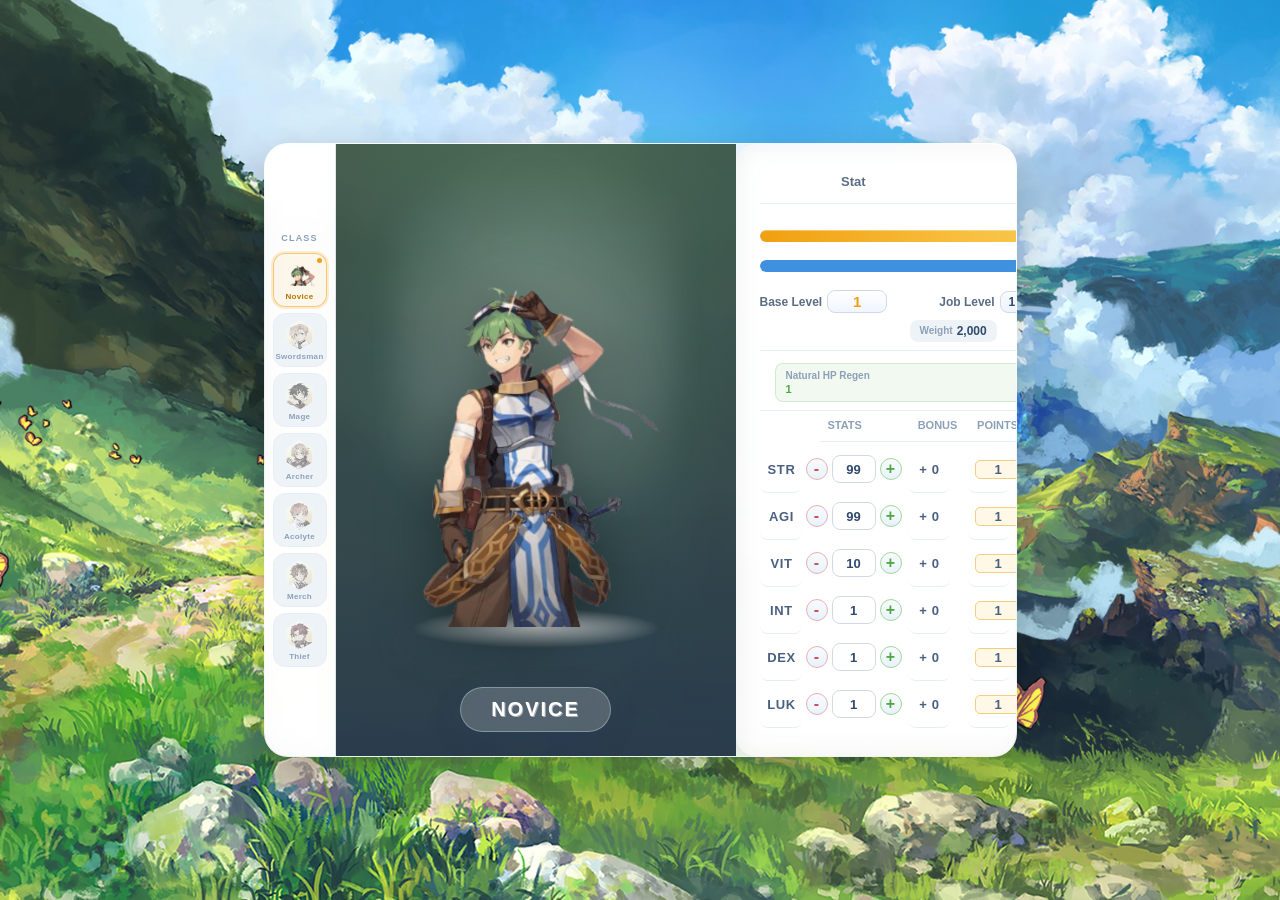
==== UI/index.html @ 81d129be "new" ====
<!DOCTYPE html>
<html lang="en">
<head>
    <meta charset="UTF-8">
    <title>Fused Status Window</title>
    <link rel="stylesheet" href="design.css">
    <link rel="stylesheet" href="stats.css">
    <link rel="stylesheet" href="header-field.css">
    <link rel="stylesheet" href="tabs.css">
    <meta name="viewport" content="width=device-width, initial-scale=1.0, maximum-scale=1.0, user-scalable=no">

</head>
<body>
    <div class="main-layout-container">

        <!-- ══ JOB CLASS SIDEBAR ══ -->
        <div class="job-sidebar">
            <span class="job-sidebar-label">Class</span>
            <button class="job-btn active" data-color="gold" title="Novice"
                onclick="selectJobBtn(this); selectJob('Novice', 'novice.png', '')">
                <div class="pip"></div>
                <img src="../images/novice_logo.png" alt="Novice">
                <span class="jname">Novice</span>
            </button>
            <button class="job-btn" data-color="blue" title="Swordsman"
                onclick="selectJobBtn(this); selectJob('Swordsman', 'swordsman.png', '1')">
                <div class="pip"></div>
                <img src="../images/swordsman_logo.png" alt="Swordsman">
                <span class="jname">Swordsman</span>
            </button>
            <button class="job-btn" data-color="purple" title="Magician"
                onclick="selectJobBtn(this); selectJob('Magician', 'mage.png', '2')">
                <div class="pip"></div>
                <img src="../images/mage_logo.png" alt="Magician">
                <span class="jname">Mage</span>
            </button>
            <button class="job-btn" data-color="green" title="Archer"
                onclick="selectJobBtn(this); selectJob('Archer', 'archer.png', '3')">
                <div class="pip"></div>
                <img src="../images/archer_logo.png" alt="Archer">
                <span class="jname">Archer</span>
            </button>
            <button class="job-btn" data-color="teal" title="Acolyte"
                onclick="selectJobBtn(this); selectJob('Acolyte', 'acolyte.png', '5')">
                <div class="pip"></div>
                <img src="../images/acolyte_logo.png" alt="Acolyte">
                <span class="jname">Acolyte</span>
            </button>
            <button class="job-btn" data-color="orange" title="Merchant"
                onclick="selectJobBtn(this); selectJob('Merchant', 'merchant.png', '6')">
                <div class="pip"></div>
                <img src="../images/merchant_logo.png" alt="Merchant">
                <span class="jname">Merch</span>
            </button>
            <button class="job-btn" data-color="red" title="Thief"
                onclick="selectJobBtn(this); selectJob('Thief', 'thief.png', '4')">
                <div class="pip"></div>
                <img src="../images/thief_logo.png" alt="Thief">
                <span class="jname">Thief</span>
            </button>
        </div>

        <!-- ══ CHARACTER AREA ══ -->
        <div class="character-area">
            <div class="character-sprite-box">
                <div class="character-glow"></div>
                <div class="character-stage-base"></div>
                <img src="../images/novice.png" alt="Character" class="character-sprite" id="character-img">
            </div>
            <div class="character-name-container">
                <h2 class="character-name" id="character-title">NOVICE</h2>
            </div>
        </div>

        <div class="unified-status-panel" hidden>
            <div class="panel-tabs">
                <button class="tab-item" onclick="switchTab(event, 'stat-tab')">Stat</button>
                <button class="tab-item" onclick="switchTab(event, 'info-tab')">Info</button>
                <button class="tab-item" onclick="switchTab(event, 'skills-tab')">Skills</button>
            </div>

            <!-- ===================== STAT TAB ===================== -->
            <div id="stat-tab" class="tab-pane active">
                <div class="tab-stat-list">
                    <div class="bar-row">
                        <div class="bar"><div class="hp-fill" style="width: 85%;" id="hp-bar-fill"></div></div>
                        <input class="bar-text-input" id="hp-bar-text" readonly value="40 / 40">
                    </div>
                    <div class="bar-row">
                        <div class="bar" style="background: #e0e8f0;">
                            <div class="sp-fill" id="sp-bar-fill" style="width: 100%; height: 100%; background: #4090e0; border-radius: 10px;"></div>
                        </div>
                        <input class="bar-text-input" id="sp-bar-text" readonly value="11 / 11">
                    </div>
                </div>
                <div class="fields-block">
                    <div class="fields-row">
                        <div class="header-field">
                            <span>Base Level</span>
                            <input type="text" class="lvl-value-input" id="base-level" value="1">
                        </div>
                        <div class="header-field">
                            <span>Job Level</span>
                            <div class="custom-dropdown jl-dropdown" id="jobLevelDropdown">
                                <div class="selected-option jl-select" onclick="toggleJobLevelMenu()">
                                    <span id="current-jl">1</span>
                                    <i class="arrow-icon"></i>
                                </div>
                                <ul class="jl-menu" id="jl-menu-list"></ul>
                            </div>
                        </div>
                        <div class="header-field">
                            <span>Weapon</span>
                            <div class="custom-dropdown weapon-dropdown" id="weaponDropdown">
                                <div class="selected-option weapon-select" onclick="toggleWeaponMenu()">
                                    <span id="current-weapon">Bare Hand</span>
                                    <i class="arrow-icon"></i>
                                </div>
                                <ul class="weapon-menu"></ul>
                            </div>
                        </div>
                    </div>
                    <div class="fields-row">
                        <div class="dib-item">
                            <span class="dib-label">Weight</span>
                            <span class="dib-val" id="weight-display">2,000</span>
                        </div>
                        <div class="header-field">
                            <span>Stat Pts</span>
                            <input type="text" class="status-value" id="status-value" value="48" readonly>
                        </div>
                    </div>
                </div>
                <div class="details-info-block">
                    <div class="dib-row dib-regen-row">
                        <div class="dib-regen-item">
                            <span class="dib-label">Natural HP Regen</span>
                            <span class="dib-val dib-regen" id="hp-regen-val">1</span>
                        </div>
                        <div class="dib-regen-item">
                            <span class="dib-label">Natural SP Regen</span>
                            <span class="dib-val dib-regen" id="sp-regen-val">1</span>
                        </div>
                    </div>
                </div>
                <div class="stats-main-wrapper">
                    <div class="stats-grid">
                        <div class="h-label2">Stats</div>
                        <div class="h-label" style="text-align:center;">Bonus</div>
                        <div class="h-label" style="text-align:center;">Points Req.</div>
                        <div class="h-label2">Status Information</div>
                        <div class="column">
                            <div class="table-row" data-stat="str"><span>STR</span><button class="stat-btn minus">-</button><input type="text" class="stat-input" value="99"><button class="stat-btn plus">+</button></div>
                            <div class="table-row" data-stat="agi"><span>AGI</span><button class="stat-btn minus">-</button><input type="text" class="stat-input" value="99"><button class="stat-btn plus">+</button></div>
                            <div class="table-row" data-stat="vit"><span>VIT</span><button class="stat-btn minus">-</button><input type="text" class="stat-input" value="10"><button class="stat-btn plus">+</button></div>
                            <div class="table-row" data-stat="int"><span>INT</span><button class="stat-btn minus">-</button><input type="text" class="stat-input" value="1"><button class="stat-btn plus">+</button></div>
                            <div class="table-row" data-stat="dex"><span>DEX</span><button class="stat-btn minus">-</button><input type="text" class="stat-input" value="1"><button class="stat-btn plus">+</button></div>
                            <div class="table-row" data-stat="luk"><span>LUK</span><button class="stat-btn minus">-</button><input type="text" class="stat-input" value="1"><button class="stat-btn plus">+</button></div>
                        </div>
                        <div class="column">
                            <div class="table-row"><span class="symbol">+ 0</span></div>
                            <div class="table-row"><span class="symbol">+ 0</span></div>
                            <div class="table-row"><span class="symbol">+ 0</span></div>
                            <div class="table-row"><span class="symbol">+ 0</span></div>
                            <div class="table-row"><span class="symbol">+ 0</span></div>
                            <div class="table-row"><span class="symbol">+ 0</span></div>
                        </div>
                        <div class="column">
                            <div class="table-row"><span class="value">1</span></div>
                            <div class="table-row"><span class="value">1</span></div>
                            <div class="table-row"><span class="value">1</span></div>
                            <div class="table-row"><span class="value">1</span></div>
                            <div class="table-row"><span class="value">1</span></div>
                            <div class="table-row"><span class="value">1</span></div>
                        </div>
                        <div class="column">
                            <div class="table-row2"><span>ATK</span><div class="dikit-group"><input id="d-atk" readonly value="180"><span class="symbol">+</span><input id="d-atk-bonus" readonly value="0"></div></div>
                            <div class="table-row2"><span>MATK</span><div class="dikit-group"><input id="d-matk-min" readonly value="1"><span class="symbol">~</span><input id="d-matk-max" readonly value="1"></div></div>
                            <div class="table-row2"><span>HIT</span><div class="dikit-group"><input id="d-hit" readonly value="100"></div></div>
                            <div class="table-row2"><span>CRIT</span><div class="dikit-group"><input id="d-crit" readonly value="1"></div></div>
                            <div class="table-row2"><span>DEF</span><div class="dikit-group"><input id="d-def-base" readonly value="0"><span class="symbol">+</span><input id="d-def" readonly value="10"></div></div>
                            <div class="table-row2"><span>MDEF</span><div class="dikit-group"><input id="d-mdef-base" readonly value="0"><span class="symbol">+</span><input id="d-mdef" readonly value="1"></div></div>
                            <div class="table-row2"><span>FLEE</span><div class="dikit-group"><input id="d-flee" readonly value="198"><span class="symbol">+</span><input id="d-flee-luk" readonly value="1"></div></div>
                            <div class="table-row2"><span>ASPD</span><div class="dikit-group"><input id="aspd-value" readonly value="144"></div></div>
                        </div>
                    </div>
                </div>
            </div><!-- end #stat-tab -->

            <!-- ===================== INFO TAB ===================== -->
            <div id="info-tab" class="tab-pane">
                <div class="info-hero-card">
                    <div class="info-hero-header">
                        <div class="info-hero-title" id="info-job-title">NOVICE</div>
                        <div class="info-hero-class-badge" id="info-class-badge">Beginner Class</div>
                    </div>
                    <div class="info-hero-divider"></div>
                    <p class="info-hero-desc" id="info-job-desc">
                        The <strong>Novice</strong> is the starting class for all adventurers. Armed with little more than
                        courage and a basic sword, the Novice stands at the threshold of a grand journey.
                        Through dedication and battle, they will grow to choose their true path.
                    </p>
                    <div class="info-hero-traits" id="info-job-traits">
                        <div class="info-trait"><span class="info-trait-icon">⚔️</span><span>Balanced base stats</span></div>
                        <div class="info-trait"><span class="info-trait-icon">🛡️</span><span>Can advance to any class</span></div>
                        <div class="info-trait"><span class="info-trait-icon">✨</span><span>High potential growth</span></div>
                        <div class="info-trait"><span class="info-trait-icon">📖</span><span>Starts with 48 status points</span></div>
                    </div>
                    <div class="info-hero-divider"></div>
                    <div class="info-hero-footer">
                        <span class="info-footer-label">Base EXP Rate</span><span class="info-footer-val" id="info-exp-base">100%</span>
                        <span class="info-footer-label">Job EXP Rate</span><span class="info-footer-val" id="info-exp-job">100%</span>
                        <span class="info-footer-label">Base Weight Limit</span><span class="info-footer-val" id="info-weight-limit">2,000</span>
                    </div>
                </div>
            </div><!-- end #info-tab -->

            <!-- ===================== SKILLS TAB ===================== -->
            <div id="skills-tab" class="tab-pane">
                <div class="skills-section" id="skills-section">

                    <!-- LEFT: Skills Unlocked -->
                    <div class="skills-panel">
                        <div class="skills-panel-header">Skills Unlocked</div>
                        <div class="skills-table-wrap">
                            <table class="skills-table">
                                <thead>
                                    <tr>
                                        <th>Icon</th>
                                        <th>Skill Name</th>
                                        <!-- single merged column: − Cur/Max + -->
                                        <th class="th-level">Cur / Max Level</th>
                                        <th>Type</th>
                                    </tr>
                                </thead>
                                <tbody id="skills-unlocked-body"></tbody>
                            </table>
                        </div>
                        <div class="skills-footer">
                            <span>Skill Points Used: <span class="pts-val" id="skill-pts-used">0</span></span>
                            <span>Left: <span class="pts-val" id="skill-pts-left">49</span></span>
                        </div>
                    </div>

                    <!-- RIGHT: Skills To Be Unlocked -->
                    <div class="skills-panel">
                        <div class="skills-panel-header">Skills To Be Unlocked</div>
                        <div class="skills-table-wrap">
                            <table class="skills-table">
                                <thead>
                                    <tr>
                                        <th>Icon</th>
                                        <th>Skill Name</th>
                                        <th>Max Lvl</th>
                                        <th>Requirements</th>
                                    </tr>
                                </thead>
                                <tbody id="skills-locked-body"></tbody>
                            </table>
                        </div>
                    </div>

                </div>
            </div><!-- end #skills-tab -->

        </div><!-- end .unified-status-panel -->
    </div><!-- end .main-layout-container -->

    <script src="../Stats/HPCalc.js"></script>
    <script src="../Stats/jobBonus.js"></script>
    <script src="../Stats/aspd.js"></script>
    <script src="../Stats/tabs.js"></script>
    <script src="../Stats/regen.js"></script>
    <script src="../Stats/combat.js"></script>
    <script src="../Stats/stats.js"></script>
    <script src="../Stats/skills.js"></script>

</body>
</html>
---- UI/design.css ----
/* ═══════════════════════════════════════════════
   ROOT VARIABLES & GLOBAL RESET
   ═══════════════════════════════════════════════ */
   :root {
    --orange-text: #f0a010;
    --blue-text: #4a9ee8;
    --green-text: #50a840;
    --text-mid: #5a6d85;
    --text-value: #324a6e;
    --text-light: #8ca0b8;
    --border: #d1d9e6;
    --border-light: #e8eef5;
    --bg-badge: #eef3f8;
    --bar-track: #e0e5ed;
    --radius-bar: 10px;
    --radius-btn: 8px;
    --font-main: 'Segoe UI', Tahoma, sans-serif;
    --orange-dark: #b37400;
    --bg-panel: rgba(255, 255, 255, 0.85);
}

body {
    margin: 0;
    padding: 0;
    background: url('../images/bg.jpg') no-repeat center center fixed;
    background-size: cover;
    font-family: var(--font-main);
    overflow: hidden;
    display: flex;
    align-items: center;
    justify-content: center;
    width: 100vw;
    height: 100vh;
    box-sizing: border-box;
}

/* ══════════════════════════════════════════════════
   MAIN LAYOUT — character + panel in ONE card
══════════════════════════════════════════════════ */
.main-layout-container {
    display: inline-flex;
    flex-direction: row;
    align-items: stretch;
    background: rgba(255, 255, 255, 0.85);
    backdrop-filter: blur(12px);
    -webkit-backdrop-filter: blur(12px);
    border-radius: 24px;
    border: 1px solid rgba(255, 255, 255, 0.4);
    box-shadow: 0 15px 40px rgba(0, 0, 0, 0.2);
    overflow: hidden;
}

/* ══════════════════════════════════════════════════
   CHARACTER SIDE (Left panel inside card)
══════════════════════════════════════════════════ */
.character-area {
    width: 260px;
    flex-shrink: 0;
    display: flex;
    flex-direction: column;
    align-items: center;
    justify-content: flex-end;
    padding-bottom: 24px;
    position: relative;
    overflow: hidden;
    background: linear-gradient(
        180deg,
        rgba(30, 60, 40, 0.82) 0%,
        rgba(15, 35, 55, 0.88) 100%
    );
}

.character-area::before {
    content: '';
    position: absolute;
    inset: 0;
    background: radial-gradient(ellipse at 50% 30%, rgba(100,200,140,0.12) 0%, transparent 70%);
    pointer-events: none;
}

.character-sprite-box {
    width: 100%;
    height: 360px;
    display: flex;
    align-items: flex-end;
    justify-content: center;
    position: relative;
    z-index: 2;
}

.character-sprite {
    height: 320px;
    width: auto;
    z-index: 10;
    position: relative;
    bottom: 0;
    filter: drop-shadow(0 15px 30px rgba(0,0,0,0.5));
    animation: floating 3.5s ease-in-out infinite;
}

.character-stage-base {
    position: absolute;
    bottom: 10px;
    left: 50%;
    transform: translateX(-50%) perspective(500px) rotateX(65deg);
    width: 220px;
    height: 80px;
    background: radial-gradient(ellipse at center, rgba(255,255,255,0.7) 0%, transparent 80%);
    border-radius: 50%;
    z-index: 1;
}

.character-glow {
    position: absolute;
    width: 200px;
    height: 340px;
    background: radial-gradient(circle at center, rgba(255,255,255,0.2) 0%, transparent 75%);
    bottom: 60px;
    filter: blur(15px);
    z-index: 0;
    animation: pulse-glow 4s ease-in-out infinite;
}

.character-name-container {
    margin-top: 14px;
    text-align: center;
    padding: 7px 28px;
    background: rgba(0, 0, 0, 0.3);
    backdrop-filter: blur(8px);
    border-radius: 50px;
    border: 1px solid rgba(255, 255, 255, 0.15);
    z-index: 20;
}

/* ══════════════════════════════════════════════════
   STATUS PANEL (Right side inside card)
══════════════════════════════════════════════════ */
.unified-status-panel {
    flex-shrink: 0;
    width: 420px;
    padding: 20px;
    display: flex;
    flex-direction: column;
    box-sizing: border-box;
}

.weapon-row {
    margin-top: 10px;
    border-top: 1px dashed #d1d9e6;
    padding-top: 10px;
}

.weapon-select {
       padding: 3px 8px;
    font-size: 12px;
    width: 100%;
    box-sizing: border-box;
    background: linear-gradient(180deg, #f8fbff 0%, #eef4fc 100%);
    border: 1.5px solid var(--border);
    border-radius: 8px;
    color: var(--text-value);
    font-weight: 700;
    cursor: pointer;
    display: flex;
    justify-content: space-between;
    align-items: center;
    white-space: nowrap;
    transition: border-color 0.2s;
}

.status-columns {
    display: flex;
    justify-content: space-between;
    gap: 20px;
}

/* ══════════════════════════════════════════════════
   ANIMATIONS
══════════════════════════════════════════════════ */
@keyframes floating {
    0%, 100% { transform: translateY(0); }
    50%       { transform: translateY(-16px); }
}

@keyframes pulse-glow {
    0%, 100% { transform: scale(1);   opacity: 0.4; }
    50%       { transform: scale(1.1); opacity: 0.7; }
}

/* ══════════════════════════════════════════════════
   TABS
══════════════════════════════════════════════════ */
.panel-tabs {
    display: flex;
    justify-content: space-around;
    border-bottom: 1.5px solid var(--border-light);
    margin-bottom: 16px;
    padding-bottom: 8px;
}

.tab-item {
    background: none;
    border: none;
    padding: 6px 16px;
    font-weight: bold;
    color: var(--text-mid);
    cursor: pointer;
    transition: all 0.3s ease;
    border-radius: 10px;
    font-family: var(--font-main);
    font-size: 13px;
}

.tab-item.active {
    color: var(--orange-text);
    background: rgba(255, 255, 255, 0.8);
    box-shadow: 0 4px 10px rgba(0, 0, 0, 0.05);
}

/* ══════════════════════════════════════════════════
   RESPONSIVE
══════════════════════════════════════════════════ */
@media (max-width: 780px) {
    .main-layout-container {
        flex-direction: column;
        border-radius: 16px;
    }
    .character-area {
        width: 100%;
        height: 260px;
        justify-content: center;
        padding-bottom: 0;
    }
    .unified-status-panel {
        width: 100%;
    }
}

/* ══════════════════════════════════════════════════
   FONTS
══════════════════════════════════════════════════ */
@import url('https://fonts.googleapis.com/css2?family=Inter:wght@500;700&display=swap');
@import url('https://fonts.googleapis.com/css2?family=Rajdhani:wght@500;600;700&family=Exo+2:wght@400;500;600&display=swap');

/* ══════════════════════════════════════════════════
   JOB DROPDOWN
══════════════════════════════════════════════════ */
.job-dropdown-container {
    display: flex;
    align-items: center;
    gap: 12px;
    font-family: 'Inter', sans-serif;
}

.job-label {
    font-weight: 700;
    color: #4a5d78;
    font-size: 14px;
}

.custom-dropdown {
    position: relative;
    width: 150px;
    user-select: none;
}

.custom-dropdown:hover .selected-option,
.custom-dropdown.active .selected-option {
    border-color: #ffb800;
}

.selected-option {
    padding: 3px 8px;
    font-size: 12px;
    width: 100%;
    box-sizing: border-box;
    background: linear-gradient(180deg, #f8fbff 0%, #eef4fc 100%);
    border: 1.5px solid var(--border);
    border-radius: 8px;
    color: var(--text-value);
    font-weight: 700;
    cursor: pointer;
    display: flex;
    justify-content: space-between;
    align-items: center;
    white-space: nowrap;
    transition: border-color 0.2s;
}

.options-menu {
    position: absolute;
    top: 110%;
    left: 0;
    font-weight: bold;
    width: 100%;
    background: white;
    border-radius: 8px;
    box-shadow: 0 4px 15px rgba(0,0,0,0.1);
    list-style: none;
    padding: 5px 0;
    margin: 0;
    display: none;
    z-index: 10;
}

.custom-dropdown.active .options-menu {
    display: block;
}

.options-menu li {
    padding: 8px 15px;
    font-size: 14px;
    color: #4a5d78;
    cursor: pointer;
    transition: background 0.2s;
}

.options-menu li:hover {
    background-color: #f0f4f8;
    color: #ffb800;
    font-weight: 700;
}

.arrow-icon::after {
    content: '';
    border: solid #4a5d78;
    border-width: 0 2px 2px 0;
    display: inline-block;
    padding: 3px;
    transform: rotate(45deg);
}

/* ══════════════════════════════════════════════════
   WEAPON DROPDOWN
══════════════════════════════════════════════════ */
.weapon-menu {
    position: absolute;
    top: 110%;
    left: 0;
    width: 100%;
    background: white;
    border-radius: 8px;
    box-shadow: 0 4px 15px rgba(0,0,0,0.1);
    list-style: none;
    padding: 5px 0;
    margin: 0;
    display: none;
    z-index: 10;
    font-size: 12px;
    max-height: 150px;
    overflow-y: auto;
}

.custom-dropdown.active .weapon-menu {
    display: block;
}

.weapon-menu li {
    padding: 8px 15px;
    font-size: 14px;
    color: #4a5d78;
    cursor: pointer;
    transition: background 0.2s;
}

.weapon-menu li:hover {
    background-color: #f0f4f8;
    color: #ffb800;
    font-weight: 700;
}

/* ══════════════════════════════════════════════════
   STATS GRID — MAIN WRAPPER
══════════════════════════════════════════════════ */
.stats-main-wrapper {
    font-family: 'Exo 2', sans-serif;
    padding: 4px 0;
    color: #324a6e;
}

/* ── 4-column grid ── */
.stats-grid {
    display: grid;
    grid-template-columns: 148px 60px 90px minmax(200px, 1fr);
    align-items: start;
    gap: 0;
}

/* ── Header labels ── */
.h-label {
    font-family: 'Rajdhani', sans-serif;
    font-weight: 700;
    font-size: 11px;
    text-transform: uppercase;
    color: #8ca0b8;
    padding: 0 8px 10px;
    border-bottom: 1.5px solid #e8eef5;
    margin-bottom: 4px;
}
.h-label2 {
    font-family: 'Rajdhani', sans-serif;
    font-weight: 700;
    font-size: 11px;
    margin-left: 60px;
    text-transform: uppercase;
    color: #8ca0b8;
    padding: 0 8px 10px;
    border-bottom: 1.5px solid #e8eef5;
    margin-bottom: 4px;
}

/* ── Column wrappers ── */
.column {
    display: flex;
    flex-direction: column;
}

/* ── Every row ── */
.table-row {
    display: flex;
    align-items: center;
    height: 34px;
    padding: 0 8px;
    border-bottom: 1px solid #f0f4f9;
    transition: background 0.15s;
}

.table-row:hover { background: #f7faff; }

/* ── Stat name label (STR, AGI…) ── */
.table-row > span:first-child {
    font-family: 'Rajdhani', sans-serif;
    font-weight: 700;
    font-size: 13px;
    letter-spacing: 0.05em;
    color: #4a6080;
    min-width: 30px;
    margin: 5px;
}
.table-row2 {
    display: flex;
    align-items: center;
    height: 34px;
    padding: 0 8px;
    border-bottom: 1px solid #f0f4f9;
    transition: background 0.15s;
}

.table-row2:hover { background: #f7faff; }

.table-row2 > span:first-child {
    font-family: 'Rajdhani', sans-serif;
    font-weight: 700;
    font-size: 13px;
    letter-spacing: 0.05em;
    color: #4a6080;
    min-width: 30px;
    margin: 5px;
}

/* ══════════════════════════════════════════════════
   STATS COLUMN — +/- buttons & input
══════════════════════════════════════════════════ */
.stat-btn {
    width: 22px;
    height: 22px;
    border: 1.5px solid #d1d9e6;
    border-radius: 50%;
    background: #fff;
    cursor: pointer;
    font-size: 14px;
    font-weight: 600;
    display: flex;
    align-items: center;
    justify-content: center;
    color: #5a6d85;
    transition: all 0.15s;
    flex-shrink: 0;
    line-height: 1;
    padding: 0;
}

.stat-btn.plus {
    border-color: #50a840;
    color: #50a840;
}

.stat-btn.minus {
    border-color: #d1d9e6;
    color: #8ca0b8;
}

.stat-btn:hover:not(:disabled) { transform: scale(1.1); }

.stat-btn.plus:hover:not(:disabled) {
    background: #50a840;
    color: #fff;
}

.stat-btn.minus:hover:not(:disabled) { background: #e8eef5; }

.stat-btn:disabled {
    opacity: 0.3;
    cursor: not-allowed;
}

.stat-input {
    width: 36px;
    height: 24px;
    text-align: center;
    border: 1.5px solid #d1d9e6;
    border-radius: 6px;
    font-size: 13px;
    font-family: 'Rajdhani', sans-serif;
    font-weight: 600;
    background: #f8faff;
    color: #324a6e;
}

.stat-input:focus {
    outline: none;
    border-color: #4a9ee8;
    background: #fff;
}

/* ══════════════════════════════════════════════════
   BONUS COLUMN — centered
══════════════════════════════════════════════════ */
.column:nth-child(2) .table-row {
    justify-content: center;
}

.symbol {
    font-family: 'Exo 2', sans-serif;
    font-size: 12px;
    font-weight: 500;
    color: #4a9ee8;
}

/* ══════════════════════════════════════════════════
   POINTS REQ. COLUMN — centered
══════════════════════════════════════════════════ */
.column:nth-child(3) .table-row {
    justify-content: center;
}

.value {
    font-family: 'Rajdhani', sans-serif;
    font-weight: 700;
    font-size: 13px;
    color: #f0a010;
    background: #fff8e6;
    border: 1px solid #f0d080;
    border-radius: 5px;
    padding: 1px 8px;
    min-width: 36px;
    text-align: center;
    display: inline-block;
}

/* ══════════════════════════════════════════════════
   STATUS INFORMATION COLUMN
══════════════════════════════════════════════════ */
 
/* Stat name labels (ATK, MATK…) */
.column:nth-child(4) .table-row > span:first-child {
    font-family: 'Rajdhani', sans-serif;
    font-weight: 700;
    font-size: 12px;
    letter-spacing: 0.04em;
    color: #5a6d85;
    min-width: 52px;
}

/* Value pair group — pushed to the RIGHT */
.dikit-group {
    display: flex;
    align-items: center;
    gap: 8px;          /* was 4px — more breathing room between inputs */
    margin-left: auto;
}

.dikit-group input {
    width: 42px;
    height: 24px;
    text-align: center;
    border: 1.5px solid #d1d9e6;
    border-radius: 6px;
    font-size: 12px;
    font-family: 'Rajdhani', sans-serif;
    font-weight: 600;
    background: #f0f4f8;
    color: #324a6e;
    cursor: default;
}

.dikit-group .symbol {
    font-size: 11px;
    color: #8ca0b8;
}
---- UI/stats.css ----
/* ═══════════════════════════════════════════════
   ROOT VARIABLES & GLOBAL LAYOUT
   ═══════════════════════════════════════════════ */
:root {
  --orange-text: #f0a010;
  --blue-text: #4a9ee8;
  --green-text: #50a840;
  --text-mid: #5a6d85;
  --text-value: #324a6e;
  --text-light: #8ca0b8;
  --border: #d1d9e6;
  --border-light: #e8eef5;
  --bg-badge: #eef3f8;
  --bar-track: #e0e5ed;
  --radius-bar: 10px;
  --font-main: 'Segoe UI', Tahoma, sans-serif;
  --orange-dark: #b37400;
  --bg-panel: #ffffff;
}
/* Hide panes by default */
.tab-pane {
    display: none;
    animation: fadeIn 0.3s ease;
}

/* Show active pane */
.tab-pane.active {
    display: block;
}

.tab-menu {
    display: flex;
    justify-content: space-around;
    margin-bottom: 20px;
    border-bottom: 1px solid var(--border-light);
}

.tab-btn {
    background: none;
    border: none;
    padding: 10px 20px;
    cursor: pointer;
    font-weight: 700;
    color: var(--text-light);
    transition: 0.3s;
}

.tab-btn.active {
    color: var(--orange-text);
    border-bottom: 2px solid var(--orange-text);
}

@keyframes fadeIn {
    from { opacity: 0; transform: translateY(5px); }
    to { opacity: 1; transform: translateY(0); }
}

/* Container to split the screen */
/* Container: Center the group instead of spreading them apart */
.game-container {
    width: 100vw;
    height: 100vh;
    display: flex;
    justify-content: center;
    align-items: center;
    
    /* Navigates out of 'UI' folder, then into 'images' */
    background-image: url('../images/bg.jpg'); 
    background-size: cover;
    background-position: center;
    background-repeat: no-repeat;
}

/* Character Area: Constrain the width so it doesn't push the panel */
.character-area {
    flex: 0 0 400px;      /* Fixes the character width so it doesn't shrink */
    display: flex;
    flex-direction: column;
    align-items: center;
    position: relative;
}
/* Sprite: Ensure it sits correctly on the pedestal */

.character-sprite-box {
  width: 100%;
  height: 100%;
  display: flex;
  align-items: center;
  justify-content: center;
  position: relative;
  z-index: 2;
}
.job-changed {
    animation: sprite-pop 0.4s ease-out;
}
@keyframes sprite-pop {
    0% { transform: scale(0.8); opacity: 0.5; }
    100% { transform: scale(1); opacity: 1; }
}
/* 3D Pedestal / Stage Floor */
.character-stage-base {
  position: absolute;
  bottom: 80px;
  width: 350px;
  height: 120px;
  background: radial-gradient(ellipse at center, rgba(255,255,255,0.7) 0%, rgba(255,255,255,0) 70%);
  border-radius: 50%;
  transform: perspective(500px) rotateX(60deg);
  box-shadow: 0 20px 50px rgba(50, 80, 120, 0.15);
  z-index: 1;
}

/* Magical Aura/Glow effect */
.character-glow {
  position: absolute;
  width: 280px;
  height: 450px;
  background: radial-gradient(circle at center, rgba(255,255,255,0.3) 0%, transparent 75%);
  bottom: 100px;
  filter: blur(15px);
  z-index: 0;
  animation: pulse-glow 4s ease-in-out infinite;
}
.character-name-container {
    margin-top: 20px;
    text-align: center;
    padding: 10px 30px;
    background: rgba(255, 255, 255, 0.2);
    backdrop-filter: blur(10px);
    border-radius: 50px;
    border: 1px solid rgba(255, 255, 255, 0.3);
    box-shadow: 0 8px 32px 0 rgba(31, 38, 135, 0.1);
    z-index: 20;
}

.character-name {
    margin: 0;
    font-family: 'Segoe UI', Tahoma, Geneva, Verdana, sans-serif;
    font-size: 20px;
    font-weight: 800;
    color: white;
    letter-spacing: 2px;
    text-shadow: 1px 1px 0px rgba(255, 255, 255, 0.5);
}
.character-name-plate {
    background: rgba(255, 255, 255, 0.4); /* Glass effect */
    backdrop-filter: blur(8px);
    padding: 8px 45px;
    border-radius: 50px; /* Makes it a pill shape */
    border: 2px solid rgba(255, 255, 255, 0.6);
    box-shadow: 0 4px 15px rgba(0, 0, 0, 0.05);
}

.character-name-plate span {
    color: #4a6fa5; /* Matches your UI text color */
    font-family: 'Arial Black', sans-serif;
    font-size: 1.4rem;
    letter-spacing: 2px;
    text-transform: uppercase;
}

@keyframes pulse-glow {
  0%, 100% { transform: scale(1); opacity: 0.4; }
  50% { transform: scale(1.1); opacity: 0.7; }
}

/* ──────────────────────────────────────────
   RIGHT SIDE: STATUS PANEL
────────────────────────────────────────── */
.unified-status-panel {
    flex: 0 0 620px;      /* Matches the width defined in your design.css */
    background: var(--bg-panel);
    padding: 24px;
    border-radius: 20px;
    background: rgba(255, 255, 255, 0.85); 
    backdrop-filter: blur(10px);
    box-shadow: inset 0 0 30px rgba(0, 0, 0, 0.05);
}
.status-content {
  flex: 1;
  display: flex;
  flex-direction: column;
  gap: 12px;
  padding: 0 4px;
}

/* ──────────────────────────────────────────
   VITAL STATS (HP bar area)
────────────────────────────────────────── */
.vital-stats {
  display: flex;
  flex-direction: column;
  gap: 8px;
  padding-bottom: 2px;
}

.bar-row {
  display: flex;
  align-items: center;
  gap: 10px;
}

.bar {
  flex: 1;
  height: 12px;
  background: var(--bar-track);
  border-radius: var(--radius-bar);
  overflow: hidden;
  box-shadow: inset 0 2px 3px rgba(0,0,0,0.08), inset 0 0 0 1px rgba(0,0,0,0.06);
  position: relative;
}

.hp-fill {
  height: 100%;
  width: 80%; 
  background: linear-gradient(90deg, #f0a010 0%, #f8c040 60%, #f5d060 100%);
  border-radius: var(--radius-bar);
  box-shadow: inset 0 1px 0 rgba(255,255,255,0.35);
  position: relative;
}

.hp-fill::after {
  content: '';
  position: absolute;
  top: 0; left: -80%;
  width: 60%;
  height: 100%;
  background: linear-gradient(90deg, transparent, rgba(255,255,255,0.35), transparent);
  border-radius: var(--radius-bar);
  animation: shimmer 2.5s ease-in-out infinite;
}

@keyframes shimmer {
  0%   { left: -80%; }
  100% { left: 120%; }
}

.bar-text-input {
  width: 128px;
  background: linear-gradient(180deg, #f8fbff 0%, #eef4fc 100%);
  border: 1.5px solid var(--border);
  border-radius: 8px;
  color: var(--text-mid);
  font-family: var(--font-main);
  font-size: 11px;
  font-weight: 600;
  text-align: center;
  padding: 3px 6px;
  outline: none;
  box-shadow: inset 0 1px 3px rgba(0,0,0,0.05);
}

/* ──────────────────────────────────────────
   HEADER (Base Level / Status Points row)
────────────────────────────────────────── */
.header {
  display: flex;
  gap: 20px;
  align-items: center;
  font-family: var(--font-main);
  font-size: 13px;
  font-weight: 700;
  color: var(--text-mid);
  border-bottom: 1.5px solid var(--border-light);
  padding-bottom: 12px;
}

.lvl-value-input {
  width: 50px;
  background: linear-gradient(180deg, #fff 0%, #f0f5ff 100%);
  border: 1.5px solid var(--border);
  border-radius: 8px;
  color: var(--orange-text);
  font-family: var(--font-main);
  font-size: 15px;
  font-weight: 800;
  text-align: center;
  padding: 2px 4px;
  margin-right: 20px;
}

.status-value {
  width: 50px;
  background: linear-gradient(180deg, #fff 0%, #f0f8ff 100%);
  border: 1.5px solid var(--border);
  border-radius: 8px;
  color: var(--blue-text);
  font-family: var(--font-main);
  font-size: 15px;
  font-weight: 800;
  text-align: center;
  padding: 2px 4px;
  margin-right: 20px;
}

/* ──────────────────────────────────────────
   STATUS COLUMNS (Grid)
────────────────────────────────────────── */
.status-columns {
  display: grid;
  grid-template-columns: 1.2fr 80px 1.5fr;
  gap: 0 12px;
}

.column .table-row {
  display: flex;
  align-items: center;
  gap: 4px;
  padding: 6px 2px;
  border-bottom: 1px solid var(--border-light);
  font-size: 12px;
  color: var(--text-mid);
}

.column:first-child .table-row > span:first-child {
  display: inline-flex;
  align-items: center;
  justify-content: center;
  min-width: 38px;
  padding: 2px 8px;
  border-radius: 8px;
  background: var(--bg-badge);
  color: var(--text-mid);
  font-family: var(--font-main);
  font-size: 11px;
  font-weight: 800;
}

/* ──────────────────────────────────────────
   STAT BUTTONS & INPUTS
────────────────────────────────────────── */
.stat-btn {
  width: 22px;
  height: 22px;
  border-radius: 50%;
  border: 1.5px solid var(--border);
  background: linear-gradient(180deg, #f8fbff 0%, #e8f2fc 100%);
  color: var(--text-mid);
  font-size: 16px;
  cursor: pointer;
  display: flex;
  align-items: center;
  justify-content: center;
}

.stat-btn.plus { color: var(--green-text); border-color: #a0d898; }
.stat-btn.minus { color: #d05050; border-color: #e8b0b0; }

.stat-input {
  width: 38px;
  background: #fff;
  border: 1.5px solid var(--border);
  border-radius: 8px;
  color: var(--text-value);
  font-size: 13px;
  font-weight: 800;
  text-align: center;
}
.table-row {
  width: 38px;
  background: #fff;
  border-radius: 8px;
  color: var(--text-value);
  font-size: 13px;
  font-weight: 800;
  text-align: center;
}

/* ──────────────────────────────────────────
   RIGHT COLUMN: Combat Stats
────────────────────────────────────────── */
.column:nth-child(3) .table-row { justify-content: space-between; }
.column:nth-child(3) .table-row > span:first-child {
  min-width: 44px;
  padding: 2px 8px;
  border-radius: 8px;
  background: var(--bg-badge);
  font-size: 10px;
  font-weight: 800;
}

.dikit-group { display: flex; align-items: center; gap: 3px; }
.dikit-group input {
  width: 42px;
  border: 1.5px solid var(--border);
  border-radius: 8px;
  text-align: center;
  font-size: 12px;
  font-weight: 700;
}

/* ASPD Special Row */
.column:nth-child(3) .table-row:last-child {
  background: rgba(245,166,35,0.06);
  border-radius: 8px;
  border-top: 1px solid rgba(245,166,35,0.15);
}
.column:nth-child(3) .table-row:last-child > span:first-child {
  background: linear-gradient(180deg, #fef0d0 0%, #fde0a0 100%);
  color: var(--orange-dark);
}
/* Styling for the actual character image */
/* Ensure the left side takes up enough space */
/* Ensure the container doesn't hide the character */
.character-side {
  flex: 0 0 450px;
  display: flex;
  flex-direction: column;
  align-items: center;
  justify-content: center;
  position: relative;
  z-index: 5; /* Brings the whole section to the front */
}

.character-sprite-box {
  width: 100%;
  height: 500px; /* Fixed height ensures the sprite has space */
  display: flex;
  align-items: flex-end; /* Sits the sprite on the floor */
  justify-content: center;
  position: relative;
}

.character-sprite {
    /* Make the character slightly larger so they feel 'closer' to the screen */
    height: 380px; 
    width: auto;
    z-index: 10;
    position: relative;
    bottom: 40px; 
    filter: drop-shadow(0 15px 30px rgba(0,0,0,0.4));
    animation: floating 3.5s ease-in-out infinite;
    transition: transform 0.3s ease, filter 0.3s ease;
}

/* Position the pedestal directly under the sprite's feet */
.character-stage-base {
    position: absolute;
    bottom: 15px; 
    left: 50%;
    transform: translateX(-50%) perspective(500px) rotateX(65deg);
    width: 320px;
    height: 110px;
    background: radial-gradient(ellipse at center, rgba(255,255,255,0.8) 0%, transparent 80%);
    border-radius: 50%;
    z-index: 1;
}

/* Floating Animation */
@keyframes floating {
    0%, 100% { transform: translateY(0); }
    50% { transform: translateY(-20px); }
}

/* Base Stage styling */
.character-stage-base {
  position: absolute;
  bottom: 0;
  left: 50%;
  transform: translateX(-50%) perspective(500px) rotateX(60deg);
  width: 250px;
  height: 80px;
  background: radial-gradient(ellipse at center, rgba(255,255,255,0.8) 0%, rgba(255,255,255,0) 70%);
  border-radius: 50%;
  z-index: 1;
}
/* Temporary placeholder text style */
.character-placeholder-text {
    position: absolute;
    color: rgba(255,255,255,0.5);
    font-weight: bold;
    letter-spacing: 2px;
    z-index: 0;
}
---- UI/header-field.css ----
/* ===================================================================
   HEADER ROW — label + control pairs
   Append this to stats.css
=================================================================== */

/* Make the header a flex row with evenly spaced label+control pairs */
.header {
  display: flex;
  align-items: center;
  gap: 12px;
  flex-wrap: nowrap;
}

.header-field {
  display: flex;
  align-items: center;
  gap: 6px;
  font-size: 12px;
  font-weight: 700;
  color: var(--text-mid);
  white-space: nowrap;
  margin-right: 20px;
}

/* ── Job Level dropdown — matches weapon dropdown size ── */
.jl-dropdown {
  width: 60px;
  min-width: 60px;
  position: relative;
}

.jl-select {
  padding: 3px 8px;
  font-size: 12px;
  width: 100%;
  box-sizing: border-box;
  background: linear-gradient(180deg, #f8fbff 0%, #eef4fc 100%);
  border: 1.5px solid var(--border);
  border-radius: 8px;
  color: var(--text-value);
  font-weight: 700;
  cursor: pointer;
  display: flex;
  justify-content: space-between;
  align-items: center;
  white-space: nowrap;
  transition: border-color 0.2s;
}

.jl-dropdown:hover .jl-select,
.jl-dropdown.active .jl-select {
  border-color: var(--orange-text);
}

/* The scrollable list */
.jl-menu {
  position: absolute;
  top: 110%;
  left: 0;
  width: 100%;
  max-height: 180px;
  overflow-y: auto;
  background: white;
  border-radius: 8px;
  box-shadow: 0 4px 15px rgba(0,0,0,0.12);
  list-style: none;
  padding: 4px 0;
  margin: 0;
  display: none;
  z-index: 20;
}

.jl-dropdown.active .jl-menu {
  display: block;
}

.jl-menu li {
  padding: 6px 12px;
  font-size: 13px;
  font-weight: 600;
  color: var(--text-mid);
  cursor: pointer;
  transition: background 0.15s;
}

.jl-menu li:hover {
  background: #f0f4f8;
  color: var(--orange-text);
  font-weight: 700;
}

/* Weapon dropdown — keep consistent sizing with jl-dropdown */
.weapon-dropdown {
  width: 170px;
  min-width: 90px;
}

.weapon-select {
  padding: 3px 8px;
  font-size: 12px;
  width: 100%;
  box-sizing: border-box;
  white-space: nowrap;
  overflow: hidden;
  text-overflow: ellipsis;
}
        .fields-block {
            display: flex;
            flex-direction: column;
            gap: 6px;
            padding: 8px 0;
            border-bottom: 1.5px solid var(--border-light);
            margin-bottom: 4px;
        }

        /* each row is a flex line */
        .fields-row {
            display: flex;
            align-items: center;
            gap: 12px;
            flex-wrap: nowrap;
        }

        .fields-row .header-field {
            display: flex;
            align-items: center;
            gap: 5px;
            white-space: nowrap;
        }

        .fields-row .dib-item {
            display: flex;
            align-items: center;
            gap: 4px;
            background: var(--bg-badge);
            border-radius: 8px;
            padding: 4px 10px;
            margin-left: 150px;
            margin-right: 70px;
            white-space: nowrap;
        }

        .fields-row .weapon-dropdown {
            min-width: 100px;
        }
---- UI/tabs.css ----
/* ═══════════════════════════════════════
   tabs.css — Stat / Info / Details styles
   ═══════════════════════════════════════ */

/* ── STAT TAB ── */
.tab-stat-list {
    display: flex;
    flex-direction: column;
    gap: 10px;
    padding: 6px 0;
}

.tab-stat-item {
    display: flex;
    align-items: center;
    gap: 10px;
}

.tab-stat-label {
    min-width: 36px;
    font-size: 11px;
    font-weight: 800;
    color: var(--text-mid);
    background: var(--bg-badge);
    border-radius: 6px;
    padding: 3px 6px;
    text-align: center;
    font-family: var(--font-main);
}

.tab-stat-bar-wrap {
    flex: 1;
    height: 10px;
    background: var(--bar-track);
    border-radius: 10px;
    overflow: hidden;
    box-shadow: inset 0 1px 3px rgba(0,0,0,0.08);
}

.tab-stat-bar {
    display: block;
    height: 100%;
    border-radius: 10px;
    background: linear-gradient(90deg, #f0a010, #f8c040);
    transition: width 0.5s ease;
}
.tab-stat-bar.agi { background: linear-gradient(90deg, #4a9ee8, #80c8ff); }
.tab-stat-bar.vit { background: linear-gradient(90deg, #50a840, #80d860); }
.tab-stat-bar.int { background: linear-gradient(90deg, #9060d0, #c090ff); }
.tab-stat-bar.dex { background: linear-gradient(90deg, #e05080, #f090a0); }
.tab-stat-bar.luk { background: linear-gradient(90deg, #30c0a0, #60e8c8); }

.tab-stat-val {
    min-width: 24px;
    font-size: 13px;
    font-weight: 800;
    color: var(--text-value);
    text-align: right;
    font-family: var(--font-main);
}

/* ── INFO TAB ── */
.info-hero-card {
    display: flex;
    flex-direction: column;
    gap: 12px;
    padding: 4px 0;
}

.info-hero-header {
    display: flex;
    align-items: center;
    justify-content: space-between;
}

.info-hero-title {
    font-size: 20px;
    font-weight: 800;
    color: var(--text-value);
    letter-spacing: 2px;
    font-family: var(--font-main);
}

.info-hero-class-badge {
    font-size: 10px;
    font-weight: 700;
    color: var(--orange-dark);
    background: rgba(240,160,16,0.12);
    border: 1px solid rgba(240,160,16,0.3);
    border-radius: 20px;
    padding: 3px 10px;
    letter-spacing: 0.5px;
    font-family: var(--font-main);
}

.info-hero-divider {
    height: 1.5px;
    background: var(--border-light);
    border-radius: 2px;
}

.info-hero-desc {
    font-size: 12.5px;
    line-height: 1.75;
    color: var(--text-mid);
    margin: 0;
    font-family: var(--font-main);
}

.info-hero-desc strong {
    color: var(--text-value);
    font-weight: 700;
}

.info-hero-traits {
    display: flex;
    flex-direction: column;
    gap: 7px;
}

.info-trait {
    display: flex;
    align-items: center;
    gap: 8px;
    font-size: 12px;
    color: var(--text-mid);
    font-family: var(--font-main);
}

.info-trait-icon {
    font-size: 14px;
    width: 22px;
    text-align: center;
}

.info-hero-footer {
    display: flex;
    align-items: center;
    gap: 8px;
    flex-wrap: wrap;
}

.info-footer-label {
    font-size: 10px;
    font-weight: 700;
    color: var(--text-light);
    font-family: var(--font-main);
}

.info-footer-val {
    font-size: 12px;
    font-weight: 800;
    color: var(--blue-text);
    background: var(--bg-badge);
    border-radius: 6px;
    padding: 2px 8px;
    margin-right: 6px;
    font-family: var(--font-main);
}

/* ── JOB ROW ── */
.job-row {
    display: flex;
    align-items: center;
    gap: 20px;
    padding: 8px 0;
    border-bottom: 1.5px solid var(--border-light);
    margin-bottom: 4px;
}

.job-select-group,
.job-current-group {
    display: flex;
    align-items: center;
    gap: 8px;
}

.job-label {
    font-size: 12px;
    font-weight: 700;
    color: var(--text-mid);
    font-family: var(--font-main);
    white-space: nowrap;
}

.job-select {
    background: linear-gradient(180deg, #f8fbff 0%, #eef4fc 100%);
    border: 1.5px solid var(--border);
    border-radius: 8px;
    color: var(--text-value);
    font-family: var(--font-main);
    font-size: 12px;
    font-weight: 600;
    padding: 3px 8px;
    cursor: pointer;
    outline: none;
    transition: border-color 0.2s;
}

.job-select:focus { border-color: var(--orange-text); }

.job-current-val {
    font-size: 13px;
    font-weight: 800;
    color: var(--orange-text);
    background: rgba(240,160,16,0.1);
    border: 1.5px solid rgba(240,160,16,0.3);
    border-radius: 8px;
    padding: 2px 10px;
    font-family: var(--font-main);
    min-width: 70px;
    text-align: center;
}

/* ── DETAILS INFO BLOCK ── */
.details-info-block {
    display: flex;
    flex-direction: column;
    gap: 6px;
    padding: 8px 0;
    border-bottom: 1.5px solid var(--border-light);
    margin-bottom: 4px;
}

/* Row 1: HP · SP · Base Level · Job Level · Weight — all in one line */
.dib-row {
    display: flex;
    flex-wrap: wrap;
    align-items: center;
    gap: 35px;
    margin-left: 15px;
}

.dib-item {
    display: flex;
    align-items: center;
    gap: 4px;
    background: var(--bg-badge);
    border-radius: 8px;
    padding: 7px 24px;
}

.dib-label {
    font-size: 10px;
    font-weight: 700;
    color: var(--text-light);
    font-family: var(--font-main);
}

.dib-val {
    font-size: 12px;
    font-weight: 800;
    color: var(--text-value);
    font-family: var(--font-main);
}

.dib-hp { color: #d05020; }
.dib-sp { color: var(--blue-text); }

/* Row 2: Regen — each item stacks label on top of value */
.dib-regen-row {
    display: grid;
    grid-template-columns: 1fr 1fr;
    gap: 6px;
}

.dib-regen-item {
    display: flex;
    flex-direction: column;
    gap: 2px;
    background: rgba(80,168,64,0.07);
    border: 1px solid rgba(80,168,64,0.2);
    border-radius: 8px;
    padding: 6px 10px;
}

.dib-regen-item .dib-label {
    font-size: 10px;
    color: var(--text-light);
}

.dib-regen {
    font-size: 11px;
    font-weight: 700;
    color: var(--green-text);
    font-family: var(--font-main);
    white-space: nowrap;
}

/* ══════════════════════════════════════════
   Job Class Sidebar — matches light UI theme
   ══════════════════════════════════════════ */
.job-sidebar {
    display: flex;
    flex-direction: column;
    align-items: center;
    justify-content: center;
    gap: 6px;
    padding: 14px 8px;
    background: rgba(255, 255, 255, 0.72);
    backdrop-filter: blur(10px);
    -webkit-backdrop-filter: blur(10px);
    border-right: 1.5px solid rgba(200, 210, 225, 0.55);
    z-index: 2;
}

.job-sidebar-label {
    font-size: 9px;
    font-weight: 700;
    color: var(--text-light);
    text-transform: uppercase;
    letter-spacing: 0.13em;
    margin-bottom: 4px;
    font-family: var(--font-main);
}

.job-btn {
    width: 54px;
    height: 54px;
    border-radius: 12px;
    border: 1.5px solid var(--border-light);
    background: var(--bg-badge);
    cursor: pointer;
    display: flex;
    flex-direction: column;
    align-items: center;
    justify-content: center;
    gap: 3px;
    position: relative;
    transition: transform 0.13s ease, border-color 0.15s ease, background 0.15s ease, box-shadow 0.15s ease;
    padding: 0;
}

.job-btn:hover {
    transform: scale(1.07);
    border-color: var(--border);
    background: #ffffff;
    box-shadow: 0 2px 8px rgba(0, 0, 0, 0.10);
}

.job-btn img {
    width: 30px;
    height: 30px;
    object-fit: contain;
    display: block;
    filter: grayscale(0.6) opacity(0.5);
    transition: filter 0.15s ease;
}

.job-btn:hover img {
    filter: grayscale(0.2) opacity(0.8);
}

.job-btn.active img {
    filter: grayscale(0) opacity(1);
}

.job-btn .jname {
    font-size: 8px;
    font-weight: 700;
    letter-spacing: 0.04em;
    color: var(--text-light);
    line-height: 1;
    font-family: var(--font-main);
    transition: color 0.15s ease;
}

.job-btn .pip {
    position: absolute;
    top: 4px;
    right: 4px;
    width: 5px;
    height: 5px;
    border-radius: 50%;
    display: none;
}

.job-btn.active .pip { display: block; }

/* ── Active state: warm orange/gold — matches the UI's accent color ── */
.job-btn.active {
    border-color: rgba(240, 160, 16, 0.55);
    background: rgba(240, 160, 16, 0.08);
    box-shadow: 0 0 0 2px rgba(240, 160, 16, 0.18);
}

.job-btn.active .pip {
    background: #f0a010;
}

.job-btn.active .jname {
    color: var(--orange-dark, #c07808);
}

/* Override per-class colors with the unified warm orange to match UI theme */
.job-btn[data-color="gold"].active,
.job-btn[data-color="blue"].active,
.job-btn[data-color="purple"].active,
.job-btn[data-color="green"].active,
.job-btn[data-color="teal"].active,
.job-btn[data-color="orange"].active,
.job-btn[data-color="red"].active {
    border-color: rgba(240, 160, 16, 0.55);
    background: rgba(240, 160, 16, 0.08);
    box-shadow: 0 0 0 2px rgba(240, 160, 16, 0.18);
}

.job-btn[data-color="gold"].active .pip,
.job-btn[data-color="blue"].active .pip,
.job-btn[data-color="purple"].active .pip,
.job-btn[data-color="green"].active .pip,
.job-btn[data-color="teal"].active .pip,
.job-btn[data-color="orange"].active .pip,
.job-btn[data-color="red"].active .pip {
    background: #f0a010;
}

.job-btn[data-color="gold"].active .jname,
.job-btn[data-color="blue"].active .jname,
.job-btn[data-color="purple"].active .jname,
.job-btn[data-color="green"].active .jname,
.job-btn[data-color="teal"].active .jname,
.job-btn[data-color="orange"].active .jname,
.job-btn[data-color="red"].active .jname {
    color: var(--orange-dark, #c07808);
}
        .skills-section {
            display: flex;
            gap: 10px;
            height: 100%;
            min-height: 0;
        }

        .skills-panel {
            flex: 1;
            border-radius: 10px;
            border: 1px solid var(--border-light);
            display: flex;
            flex-direction: column;
            min-height: 0;
            overflow: hidden;
        }

        .skills-panel-header {
            background: rgba(240, 160, 16, 0.13);
            border-bottom: 1.5px solid rgba(240, 160, 16, 0.25);
            padding: 5px 10px;
            text-align: center;
            font-size: 11px;
            font-weight: 700;
            color: var(--orange-dark);
            font-family: var(--font-main);
            letter-spacing: 0.04em;
            flex-shrink: 0;
        }

        .skills-table-wrap {
            flex: 1;
            overflow-y: auto;
            min-height: 0;
        }
        .skills-table-wrap::-webkit-scrollbar { width: 4px; }
        .skills-table-wrap::-webkit-scrollbar-track { background: transparent; }
        .skills-table-wrap::-webkit-scrollbar-thumb { background: var(--border-light); border-radius: 4px; }

        .skills-table {
            width: 100%;
            border-collapse: collapse;
            font-family: var(--font-main);
        }
        .skills-table thead { position: sticky; top: 0; z-index: 1; }
        .skills-table thead tr { background: var(--bg-badge); }
        .skills-table thead th {
            font-size: 10px;
            font-weight: 700;
            color: var(--text-light);
            padding: 5px 6px;
            text-align: left;
            border-bottom: 1px solid var(--border-light);
            white-space: nowrap;
            background: var(--bg-badge);
        }
        .skills-table thead th:first-child { text-align: center; width: 36px; }
        /* center the Cur/Max column header */
        .skills-table thead th.th-level { text-align: center; }

        .skills-table tbody tr {
            border-bottom: 1px solid var(--border-light);
            transition: background 0.1s;
        }
        .skills-table tbody tr:last-child { border-bottom: none; }
        .skills-table tbody tr:hover { background: rgba(240,160,16,0.05); }
        .skills-table tbody td {
            font-size: 11px;
            color: var(--text-mid);
            padding: 4px 6px;
            vertical-align: middle;
        }
        .skills-table tbody td:first-child { text-align: center; width: 36px; }

        .skill-icon {
            width: 28px;
            height: 28px;
            border-radius: 6px;
            background: var(--bg-badge);
            border: 1px solid var(--border-light);
            display: flex;
            align-items: center;
            justify-content: center;
            margin: 0 auto;
            overflow: hidden;
            flex-shrink: 0;
        }
        .skill-icon img { width: 24px; height: 24px; object-fit: contain; }

        .skill-name-link {
            color: var(--blue-text);
            font-weight: 600;
            font-size: 11px;
            cursor: pointer;
            text-decoration: underline;
            text-underline-offset: 2px;
        }

        /* ── [ − ]  Cur/Max  [ + ] inline group ── */
        .skill-lvl-cell {
            display: flex;
            align-items: center;
            justify-content: center;
            gap: 5px;
            white-space: nowrap;
        }

        .skill-level-badge {
            font-size: 11px;
            font-weight: 700;
            color: var(--orange-text);
            background: rgba(240,160,16,0.10);
            border: 1px solid rgba(240,160,16,0.25);
            border-radius: 6px;
            text-align: center;
            white-space: nowrap;
            display: inline-block;
            min-width: 48px;
        }

        /* Add / Minus skill buttons */
        .skill-adj-btn {
            width: 20px;
            height: 20px;
            border-radius: 5px;
            cursor: pointer;
            display: flex;
            align-items: center;
            justify-content: center;
            padding: 0;
            transition: background 0.12s, border-color 0.12s, transform 0.08s;
            flex-shrink: 0;
            border: 1px solid transparent;
        }
        .skill-adj-btn:active { transform: scale(0.92); }
        .skill-adj-btn svg { width: 11px; height: 11px; display: block; }

        .skill-adj-btn.add {
            color: #3a8030;
            border-color: rgba(80,168,64,0.4);
            background: rgba(80,168,64,0.09);
        }
        .skill-adj-btn.add:hover {
            background: rgba(80,168,64,0.18);
            border-color: rgba(80,168,64,0.65);
            transform: scale(1.1);
        }

        .skill-adj-btn.minus {
            color: #b03020;
            border-color: rgba(200,60,40,0.35);
            background: rgba(200,60,40,0.07);
        }
        .skill-adj-btn.minus:hover {
            background: rgba(200,60,40,0.15);
            border-color: rgba(200,60,40,0.55);
            transform: scale(1.1);
        }

        .skill-adj-btn[disabled] {
            opacity: 0.28;
            cursor: default;
            pointer-events: none;
        }

        .skill-tag {
            font-size: 9px;
            font-weight: 700;
            padding: 2px 5px;
            border-radius: 4px;
            white-space: nowrap;
        }
        .skill-tag.quest {
            background: rgba(74,144,226,0.10);
            color: #3070b0;
            border: 1px solid rgba(74,144,226,0.25);
        }
        .skill-tag.active {
            background: rgba(240,160,16,0.10);
            color: #a07008;
            border: 1px solid rgba(240,160,16,0.25);
        }

        .skill-req { font-size: 10px; color: var(--text-light); }

        .skills-footer {
            display: flex;
            justify-content: space-between;
            align-items: center;
            padding: 5px 10px;
            background: var(--bg-badge);
            border-top: 1px solid var(--border-light);
            font-size: 10px;
            font-weight: 700;
            color: var(--text-mid);
            font-family: var(--font-main);
            flex-shrink: 0;
        }
        .skills-footer span.pts-val { color: var(--orange-text); }

        .skills-sub-label {
            text-align: center;
            font-size: 10px;
            font-style: italic;
            color: var(--text-light);
            padding: 4px 0;
            font-family: var(--font-main);
        }

        #skills-tab.tab-pane {
            display: none;
            flex-direction: column;
            flex: 1;
            min-height: 0;
            padding: 10px 0 0 0;
        }
        #skills-tab.tab-pane.active { display: flex; }
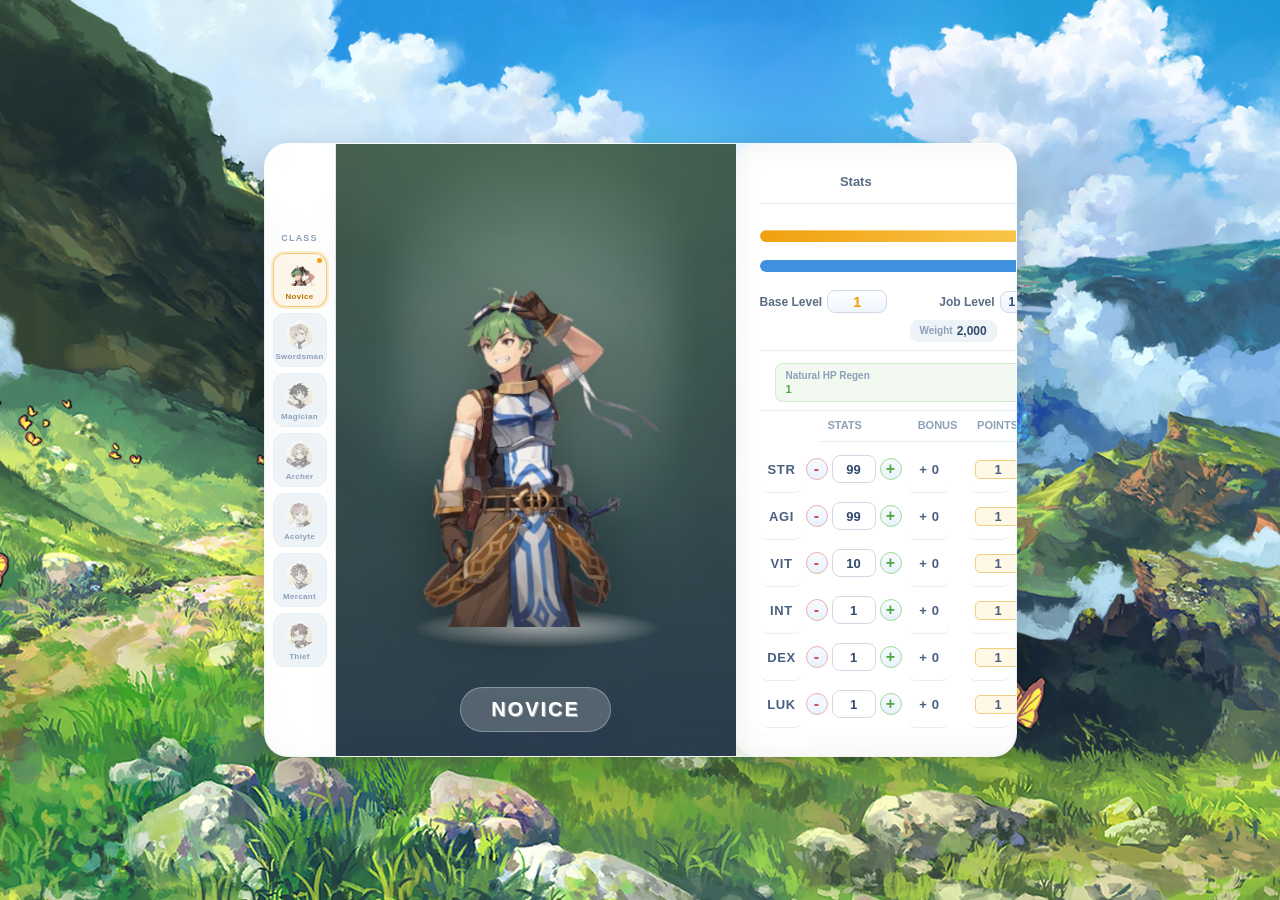
==== commit 6315a969: "bading jasper" ====
--- a/UI/index.html
+++ b/UI/index.html
@@ -17,45 +17,45 @@
         <div class="job-sidebar">
             <span class="job-sidebar-label">Class</span>
             <button class="job-btn active" data-color="gold" title="Novice"
-                onclick="selectJobBtn(this); selectJob('Novice', 'novice.png', '')">
-                <div class="pip"></div>
-                <img src="../images/novice_logo.png" alt="Novice">
+                onclick="selectJobBtn(this); selectJob('Novice', 'character/novice.png', '')">
+                <div class="pip"></div>
+                <img src="../images/logo/novice_logo.png" alt="Novice">
                 <span class="jname">Novice</span>
             </button>
             <button class="job-btn" data-color="blue" title="Swordsman"
-                onclick="selectJobBtn(this); selectJob('Swordsman', 'swordsman.png', '1')">
-                <div class="pip"></div>
-                <img src="../images/swordsman_logo.png" alt="Swordsman">
+                onclick="selectJobBtn(this); selectJob('Swordsman', 'character/swordsman.png', '1')">
+                <div class="pip"></div>
+                <img src="../images/logo/swordsman_logo.png" alt="Swordsman">
                 <span class="jname">Swordsman</span>
             </button>
             <button class="job-btn" data-color="purple" title="Magician"
-                onclick="selectJobBtn(this); selectJob('Magician', 'mage.png', '2')">
-                <div class="pip"></div>
-                <img src="../images/mage_logo.png" alt="Magician">
-                <span class="jname">Mage</span>
+                onclick="selectJobBtn(this); selectJob('Magician', 'character/magician.png', '2')">
+                <div class="pip"></div>
+                <img src="../images/logo/magician_logo.png" alt="Magician">
+                <span class="jname">Magician</span>
             </button>
             <button class="job-btn" data-color="green" title="Archer"
-                onclick="selectJobBtn(this); selectJob('Archer', 'archer.png', '3')">
-                <div class="pip"></div>
-                <img src="../images/archer_logo.png" alt="Archer">
+                onclick="selectJobBtn(this); selectJob('Archer', 'character/archer.png', '3')">
+                <div class="pip"></div>
+                <img src="../images/logo/archer_logo.png" alt="Archer">
                 <span class="jname">Archer</span>
             </button>
             <button class="job-btn" data-color="teal" title="Acolyte"
-                onclick="selectJobBtn(this); selectJob('Acolyte', 'acolyte.png', '5')">
-                <div class="pip"></div>
-                <img src="../images/acolyte_logo.png" alt="Acolyte">
+                onclick="selectJobBtn(this); selectJob('Acolyte', 'character/acolyte.png', '5')">
+                <div class="pip"></div>
+                <img src="../images/logo/acolyte_logo.png" alt="Acolyte">
                 <span class="jname">Acolyte</span>
             </button>
             <button class="job-btn" data-color="orange" title="Merchant"
-                onclick="selectJobBtn(this); selectJob('Merchant', 'merchant.png', '6')">
-                <div class="pip"></div>
-                <img src="../images/merchant_logo.png" alt="Merchant">
-                <span class="jname">Merch</span>
+                onclick="selectJobBtn(this); selectJob('Merchant', 'character/merchant.png', '6')">
+                <div class="pip"></div>
+                <img src="../images/logo/merchant_logo.png" alt="Merchant">
+                <span class="jname">Mercant</span>
             </button>
             <button class="job-btn" data-color="red" title="Thief"
-                onclick="selectJobBtn(this); selectJob('Thief', 'thief.png', '4')">
-                <div class="pip"></div>
-                <img src="../images/thief_logo.png" alt="Thief">
+                onclick="selectJobBtn(this); selectJob('Thief', 'character/thief.png', '4')">
+                <div class="pip"></div>
+                <img src="../images/logo/thief_logo.png" alt="Thief">
                 <span class="jname">Thief</span>
             </button>
         </div>
@@ -65,7 +65,7 @@
             <div class="character-sprite-box">
                 <div class="character-glow"></div>
                 <div class="character-stage-base"></div>
-                <img src="../images/novice.png" alt="Character" class="character-sprite" id="character-img">
+                <img src="../images/character/novice.png" alt="Character" class="character-sprite" id="character-img">
             </div>
             <div class="character-name-container">
                 <h2 class="character-name" id="character-title">NOVICE</h2>
@@ -74,7 +74,7 @@
 
         <div class="unified-status-panel" hidden>
             <div class="panel-tabs">
-                <button class="tab-item" onclick="switchTab(event, 'stat-tab')">Stat</button>
+                <button class="tab-item" onclick="switchTab(event, 'stat-tab')">Stats</button>
                 <button class="tab-item" onclick="switchTab(event, 'info-tab')">Info</button>
                 <button class="tab-item" onclick="switchTab(event, 'skills-tab')">Skills</button>
             </div>
@@ -228,7 +228,6 @@
                                     <tr>
                                         <th>Icon</th>
                                         <th>Skill Name</th>
-                                        <!-- single merged column: − Cur/Max + -->
                                         <th class="th-level">Cur / Max Level</th>
                                         <th>Type</th>
                                     </tr>
--- a/UI/tabs.css
+++ b/UI/tabs.css
@@ -518,7 +518,6 @@
             font-weight: 600;
             font-size: 11px;
             cursor: pointer;
-            text-decoration: underline;
             text-underline-offset: 2px;
         }
 
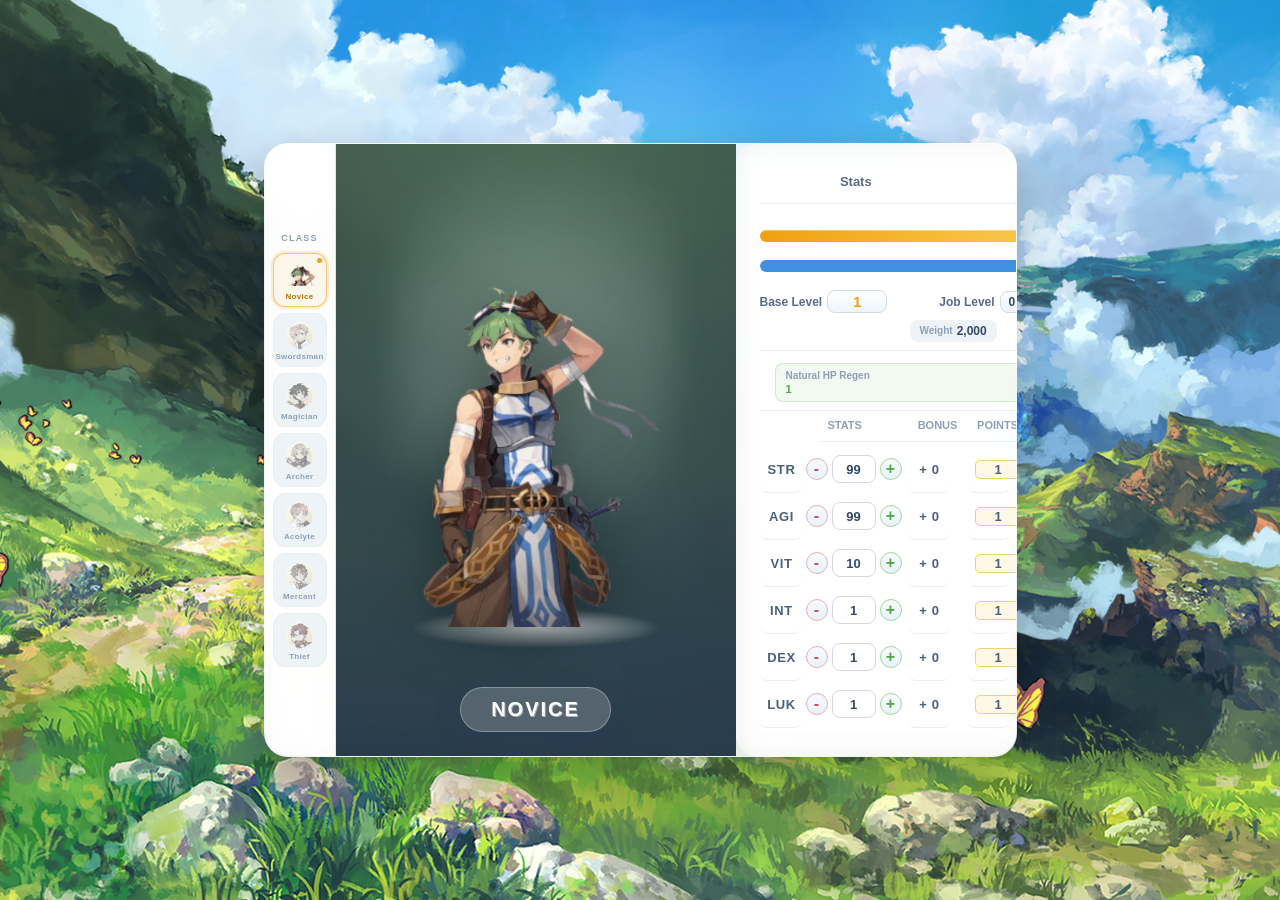
==== commit f52d9b45: "Refactor job level handling and UI updates in stats.js - Updated JOB_MAP and JOB_MAX_LEVEL structure" ====
--- a/UI/index.html
+++ b/UI/index.html
@@ -103,7 +103,7 @@
                             <span>Job Level</span>
                             <div class="custom-dropdown jl-dropdown" id="jobLevelDropdown">
                                 <div class="selected-option jl-select" onclick="toggleJobLevelMenu()">
-                                    <span id="current-jl">1</span>
+                                    <span id="current-jl">0</span>
                                     <i class="arrow-icon"></i>
                                 </div>
                                 <ul class="jl-menu" id="jl-menu-list"></ul>
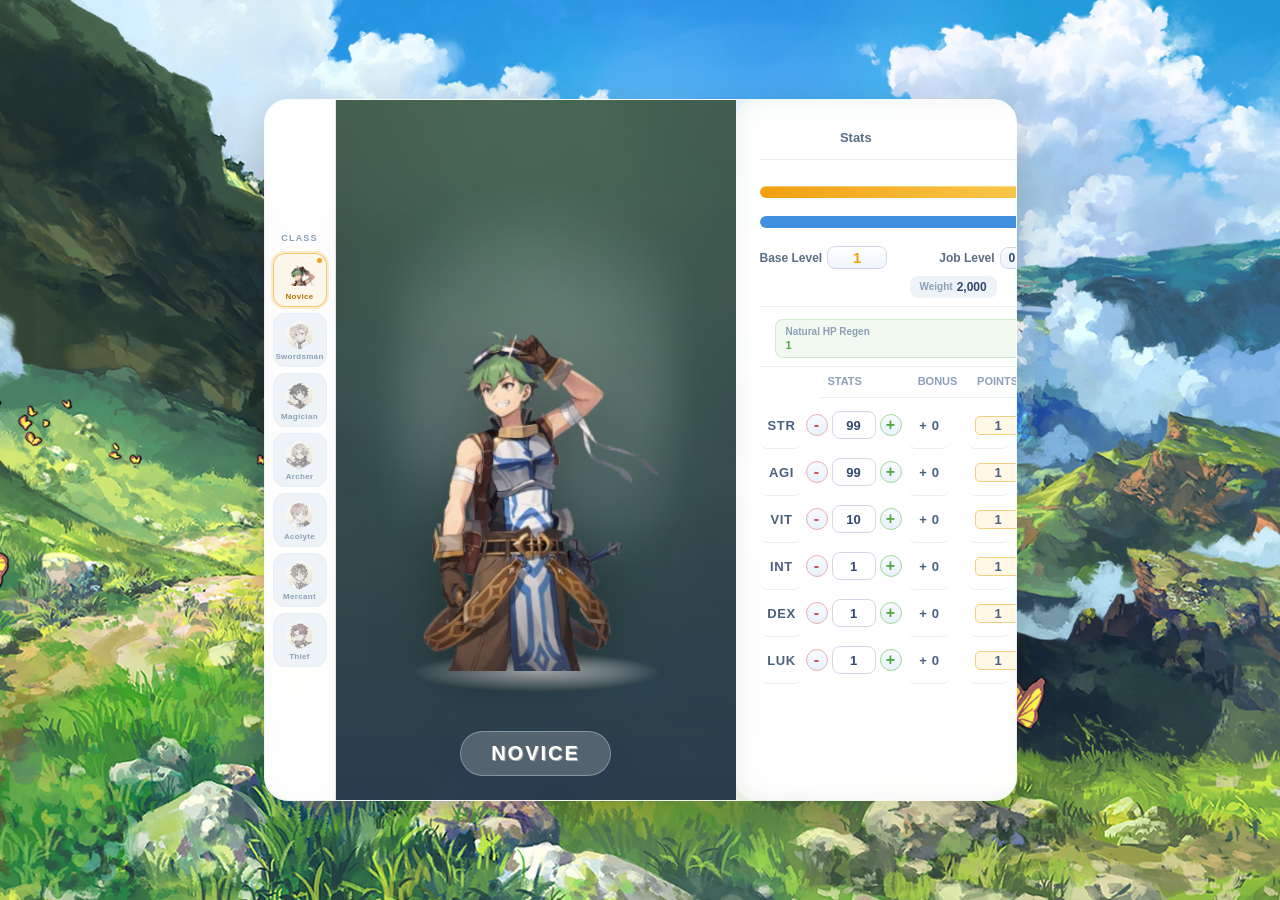
==== commit f8d37225: "new" ====
--- a/UI/index.html
+++ b/UI/index.html
@@ -273,6 +273,6 @@
     <script src="../Stats/combat.js"></script>
     <script src="../Stats/stats.js"></script>
     <script src="../Stats/skills.js"></script>
-
+    <!-- <script src="../Stats/skillModal.js"></script>  -->
 </body>
 </html>
--- a/UI/design.css
+++ b/UI/design.css
@@ -39,6 +39,7 @@
 ══════════════════════════════════════════════════ */
 .main-layout-container {
     display: inline-flex;
+    height: 700px;
     flex-direction: row;
     align-items: stretch;
     background: rgba(255, 255, 255, 0.85);
--- a/UI/tabs.css
+++ b/UI/tabs.css
@@ -424,219 +424,315 @@
 .job-btn[data-color="red"].active .jname {
     color: var(--orange-dark, #c07808);
 }
-        .skills-section {
-            display: flex;
-            gap: 10px;
-            height: 100%;
-            min-height: 0;
-        }
-
-        .skills-panel {
-            flex: 1;
-            border-radius: 10px;
-            border: 1px solid var(--border-light);
-            display: flex;
-            flex-direction: column;
-            min-height: 0;
-            overflow: hidden;
-        }
-
-        .skills-panel-header {
-            background: rgba(240, 160, 16, 0.13);
-            border-bottom: 1.5px solid rgba(240, 160, 16, 0.25);
-            padding: 5px 10px;
-            text-align: center;
-            font-size: 11px;
-            font-weight: 700;
-            color: var(--orange-dark);
-            font-family: var(--font-main);
-            letter-spacing: 0.04em;
-            flex-shrink: 0;
-        }
-
-        .skills-table-wrap {
-            flex: 1;
-            overflow-y: auto;
-            min-height: 0;
-        }
-        .skills-table-wrap::-webkit-scrollbar { width: 4px; }
-        .skills-table-wrap::-webkit-scrollbar-track { background: transparent; }
-        .skills-table-wrap::-webkit-scrollbar-thumb { background: var(--border-light); border-radius: 4px; }
-
-        .skills-table {
-            width: 100%;
-            border-collapse: collapse;
-            font-family: var(--font-main);
-        }
-        .skills-table thead { position: sticky; top: 0; z-index: 1; }
-        .skills-table thead tr { background: var(--bg-badge); }
-        .skills-table thead th {
-            font-size: 10px;
-            font-weight: 700;
-            color: var(--text-light);
-            padding: 5px 6px;
-            text-align: left;
-            border-bottom: 1px solid var(--border-light);
-            white-space: nowrap;
-            background: var(--bg-badge);
-        }
-        .skills-table thead th:first-child { text-align: center; width: 36px; }
-        /* center the Cur/Max column header */
-        .skills-table thead th.th-level { text-align: center; }
-
-        .skills-table tbody tr {
-            border-bottom: 1px solid var(--border-light);
-            transition: background 0.1s;
-        }
-        .skills-table tbody tr:last-child { border-bottom: none; }
-        .skills-table tbody tr:hover { background: rgba(240,160,16,0.05); }
-        .skills-table tbody td {
-            font-size: 11px;
-            color: var(--text-mid);
-            padding: 4px 6px;
-            vertical-align: middle;
-        }
-        .skills-table tbody td:first-child { text-align: center; width: 36px; }
-
-        .skill-icon {
-            width: 28px;
-            height: 28px;
-            border-radius: 6px;
-            background: var(--bg-badge);
-            border: 1px solid var(--border-light);
-            display: flex;
-            align-items: center;
-            justify-content: center;
-            margin: 0 auto;
-            overflow: hidden;
-            flex-shrink: 0;
-        }
-        .skill-icon img { width: 24px; height: 24px; object-fit: contain; }
-
-        .skill-name-link {
-            color: var(--blue-text);
-            font-weight: 600;
-            font-size: 11px;
-            cursor: pointer;
-            text-underline-offset: 2px;
-        }
-
-        /* ── [ − ]  Cur/Max  [ + ] inline group ── */
-        .skill-lvl-cell {
-            display: flex;
-            align-items: center;
-            justify-content: center;
-            gap: 5px;
-            white-space: nowrap;
-        }
-
-        .skill-level-badge {
-            font-size: 11px;
-            font-weight: 700;
-            color: var(--orange-text);
-            background: rgba(240,160,16,0.10);
-            border: 1px solid rgba(240,160,16,0.25);
-            border-radius: 6px;
-            text-align: center;
-            white-space: nowrap;
-            display: inline-block;
-            min-width: 48px;
-        }
-
-        /* Add / Minus skill buttons */
-        .skill-adj-btn {
-            width: 20px;
-            height: 20px;
-            border-radius: 5px;
-            cursor: pointer;
-            display: flex;
-            align-items: center;
-            justify-content: center;
-            padding: 0;
-            transition: background 0.12s, border-color 0.12s, transform 0.08s;
-            flex-shrink: 0;
-            border: 1px solid transparent;
-        }
-        .skill-adj-btn:active { transform: scale(0.92); }
-        .skill-adj-btn svg { width: 11px; height: 11px; display: block; }
-
-        .skill-adj-btn.add {
-            color: #3a8030;
-            border-color: rgba(80,168,64,0.4);
-            background: rgba(80,168,64,0.09);
-        }
-        .skill-adj-btn.add:hover {
-            background: rgba(80,168,64,0.18);
-            border-color: rgba(80,168,64,0.65);
-            transform: scale(1.1);
-        }
-
-        .skill-adj-btn.minus {
-            color: #b03020;
-            border-color: rgba(200,60,40,0.35);
-            background: rgba(200,60,40,0.07);
-        }
-        .skill-adj-btn.minus:hover {
-            background: rgba(200,60,40,0.15);
-            border-color: rgba(200,60,40,0.55);
-            transform: scale(1.1);
-        }
-
-        .skill-adj-btn[disabled] {
-            opacity: 0.28;
-            cursor: default;
-            pointer-events: none;
-        }
-
-        .skill-tag {
-            font-size: 9px;
-            font-weight: 700;
-            padding: 2px 5px;
-            border-radius: 4px;
-            white-space: nowrap;
-        }
-        .skill-tag.quest {
-            background: rgba(74,144,226,0.10);
-            color: #3070b0;
-            border: 1px solid rgba(74,144,226,0.25);
-        }
-        .skill-tag.active {
-            background: rgba(240,160,16,0.10);
-            color: #a07008;
-            border: 1px solid rgba(240,160,16,0.25);
-        }
-
-        .skill-req { font-size: 10px; color: var(--text-light); }
-
-        .skills-footer {
-            display: flex;
-            justify-content: space-between;
-            align-items: center;
-            padding: 5px 10px;
-            background: var(--bg-badge);
-            border-top: 1px solid var(--border-light);
-            font-size: 10px;
-            font-weight: 700;
-            color: var(--text-mid);
-            font-family: var(--font-main);
-            flex-shrink: 0;
-        }
-        .skills-footer span.pts-val { color: var(--orange-text); }
-
-        .skills-sub-label {
-            text-align: center;
-            font-size: 10px;
-            font-style: italic;
-            color: var(--text-light);
-            padding: 4px 0;
-            font-family: var(--font-main);
-        }
-
-        #skills-tab.tab-pane {
-            display: none;
-            flex-direction: column;
-            flex: 1;
-            min-height: 0;
-            padding: 10px 0 0 0;
-        }
-        #skills-tab.tab-pane.active { display: flex; }+
+#skills-tab.tab-pane {
+    display: none;
+    flex-direction: column;
+    flex: 1;
+    min-height: 0;
+    padding: 8px 0 0 0;
+    overflow: hidden;
+}
+#skills-tab.tab-pane.active {
+    display: flex;
+}
+
+.skills-section {
+    display: flex;
+    gap: 8px;
+    flex: 1;
+    min-height: 0;
+    overflow: hidden;
+}
+
+.skills-panel {
+    flex: 1;
+    min-width: 0;
+    border-radius: 10px;
+    border: 1px solid var(--border-light);
+    display: flex;
+    flex-direction: column;
+    min-height: 0;
+    overflow: hidden;
+}
+
+/* ── Panel header ── */
+.skills-panel-header {
+    background: rgba(240, 160, 16, 0.10);
+    border-bottom: 1.5px solid rgba(240, 160, 16, 0.22);
+    padding: 5px 10px;
+    text-align: center;
+    font-size: 11px;
+    font-weight: 700;
+    color: var(--orange-dark);
+    font-family: var(--font-main);
+    letter-spacing: 0.04em;
+    flex-shrink: 0;
+    white-space: nowrap;
+}
+
+/* ── Scrollable body — vertical only ── */
+.skills-table-wrap {
+    flex: 1;
+    overflow-x: hidden;
+    overflow-y: auto;
+    min-height: 0;
+    scrollbar-width: thin;
+    scrollbar-color: var(--border) transparent;
+}
+.skills-table-wrap::-webkit-scrollbar {
+    width: 4px;
+    height: 0;        /* kill horizontal bar */
+}
+.skills-table-wrap::-webkit-scrollbar-track {
+    background: transparent;
+}
+.skills-table-wrap::-webkit-scrollbar-thumb {
+    background: var(--border);
+    border-radius: 4px;
+}
+.skills-table-wrap::-webkit-scrollbar-thumb:hover {
+    background: var(--text-light);
+}
+
+/* ── Table ── */
+.skills-table {
+    width: 100%;
+    table-layout: fixed;       /* prevents columns from blowing out */
+    border-collapse: collapse;
+    font-family: var(--font-main);
+}
+
+/* Column widths — tweak if needed */
+.skills-table colgroup,
+.skills-table col { }
+.skills-table thead th:nth-child(1) { width: 34px; }   /* Icon      */
+.skills-table thead th:nth-child(2) { width: auto; }   /* Skill Name — takes remaining */
+.skills-table thead th:nth-child(3) { width: 80px; }   /* Cur/Max   */
+.skills-table thead th:nth-child(4) { width: 62px; }   /* Type / Req */
+
+/* Sticky header */
+.skills-table thead {
+    position: sticky;
+    top: 0;
+    z-index: 2;
+}
+.skills-table thead tr { background: var(--bg-badge); }
+.skills-table thead th {
+    font-size: 10px;
+    font-weight: 700;
+    color: var(--text-light);
+    padding: 5px 5px;
+    text-align: left;
+    border-bottom: 1px solid var(--border-light);
+    white-space: nowrap;
+    overflow: hidden;
+    background: var(--bg-badge);
+}
+.skills-table thead th:first-child { text-align: center; }
+.skills-table thead th.th-level    { text-align: center; }
+
+/* Body rows */
+.skills-table tbody tr {
+    border-bottom: 1px solid var(--border-light);
+    transition: background 0.1s;
+}
+.skills-table tbody tr:last-child { border-bottom: none; }
+.skills-table tbody tr:hover      { background: rgba(240,160,16,0.04); }
+
+.skills-table tbody td {
+    font-size: 11px;
+    color: var(--text-mid);
+    padding: 4px 5px;
+    vertical-align: middle;
+    overflow: hidden;
+}
+.skills-table tbody td:first-child {
+    text-align: center;
+    width: 34px;
+}
+
+/* ── Skill icon ── */
+.skill-icon {
+    width: 26px;
+    height: 26px;
+    border-radius: 6px;
+    background: var(--bg-badge);
+    border: 1px solid var(--border-light);
+    display: flex;
+    align-items: center;
+    justify-content: center;
+    margin: 0 auto;
+    overflow: hidden;
+    flex-shrink: 0;
+}
+.skill-icon img { width: 22px; height: 22px; object-fit: contain; }
+
+/* ── Skill name ── */
+.skill-name-link {
+    color: var(--blue-text);
+    font-weight: 600;
+    font-size: 11px;
+    cursor: pointer;
+    white-space: nowrap;
+    overflow: hidden;
+    text-decoration: underline;
+    text-overflow: ellipsis;
+    display: block;
+    max-width: 100%;
+}
+
+/* ── Level cell: [−] 0/10 [+] ── */
+.skill-lvl-cell {
+    display: flex;
+    align-items: center;
+    justify-content: center;
+    gap: 4px;
+    white-space: nowrap;
+}
+
+.skill-level-badge {
+    font-size: 10px;
+    font-weight: 700;
+    color: var(--orange-text);
+    background: rgba(240,160,16,0.10);
+    border: 1px solid rgba(240,160,16,0.25);
+    border-radius: 5px;
+    text-align: center;
+    white-space: nowrap;
+    display: inline-block;
+    min-width: 38px;
+    padding: 1px 3px;
+}
+
+/* ── +/− buttons ── */
+.skill-adj-btn {
+    width: 18px;
+    height: 18px;
+    border-radius: 5px;
+    cursor: pointer;
+    display: flex;
+    align-items: center;
+    justify-content: center;
+    padding: 0;
+    flex-shrink: 0;
+    transition: background 0.12s, border-color 0.12s, transform 0.08s;
+    border: 1px solid transparent;
+}
+.skill-adj-btn:active { transform: scale(0.90); }
+.skill-adj-btn svg    { width: 10px; height: 10px; display: block; }
+
+.skill-adj-btn.add {
+    color: #3a8030;
+    border-color: rgba(80,168,64,0.38);
+    background: rgba(80,168,64,0.08);
+}
+.skill-adj-btn.add:hover {
+    background: rgba(80,168,64,0.18);
+    border-color: rgba(80,168,64,0.60);
+    transform: scale(1.10);
+}
+
+.skill-adj-btn.minus {
+    color: #b03020;
+    border-color: rgba(200,60,40,0.32);
+    background: rgba(200,60,40,0.07);
+}
+.skill-adj-btn.minus:hover {
+    background: rgba(200,60,40,0.15);
+    border-color: rgba(200,60,40,0.52);
+    transform: scale(1.10);
+}
+
+.skill-adj-btn[disabled] {
+    opacity: 0.25;
+    cursor: default;
+    pointer-events: none;
+}
+
+/* ══════════════════════════════════════════════════
+   SKILL TYPE TAGS
+══════════════════════════════════════════════════ */
+.skill-tag-group {
+    display: flex;
+    flex-direction: column;
+    gap: 2px;
+    align-items: flex-start;
+}
+
+.skill-tag {
+    display: inline-block;
+    font-size: 8px;
+    font-weight: 700;
+    padding: 1px 5px;
+    border-radius: 4px;
+    white-space: nowrap;
+    text-transform: uppercase;
+    letter-spacing: 0.04em;
+    font-family: var(--font-main);
+    line-height: 1.5;
+}
+
+/* Active — warm gold */
+.skill-tag.active {
+    background: rgba(240, 160, 16, 0.10);
+    color: #a07008;
+    border: 1px solid rgba(240, 160, 16, 0.28);
+}
+
+/* Passive — soft blue */
+.skill-tag.passive {
+    background: rgba(74, 158, 232, 0.10);
+    color: #2a6aaa;
+    border: 1px solid rgba(74, 158, 232, 0.26);
+}
+
+/* Quest — muted green */
+.skill-tag.quest {
+    background: rgba(80, 168, 64, 0.10);
+    color: #2a7a20;
+    border: 1px solid rgba(80, 168, 64, 0.26);
+}
+
+/* Locked table: type tag above req text */
+.skill-req {
+    display: block;
+    font-size: 9px;
+    color: var(--text-light);
+    font-style: italic;
+    font-family: var(--font-main);
+    margin-top: 2px;
+    white-space: normal;
+    overflow-wrap: break-word;
+    word-break: break-word;
+}
+
+/* ══════════════════════════════════════════════════
+   SKILLS FOOTER
+══════════════════════════════════════════════════ */
+.skills-footer {
+    display: flex;
+    justify-content: space-between;
+    align-items: center;
+    padding: 5px 10px;
+    background: var(--bg-badge);
+    border-top: 1px solid var(--border-light);
+    font-size: 10px;
+    font-weight: 700;
+    color: var(--text-mid);
+    font-family: var(--font-main);
+    flex-shrink: 0;
+    white-space: nowrap;
+}
+.skills-footer .pts-val { color: var(--orange-text); }
+
+/* ── Section divider row ── */
+.skills-sub-label {
+    text-align: center;
+    font-size: 10px;
+    font-style: italic;
+    color: var(--text-light);
+    padding: 4px 0;
+    font-family: var(--font-main);
+    background: rgba(238, 243, 248, 0.6);
+}
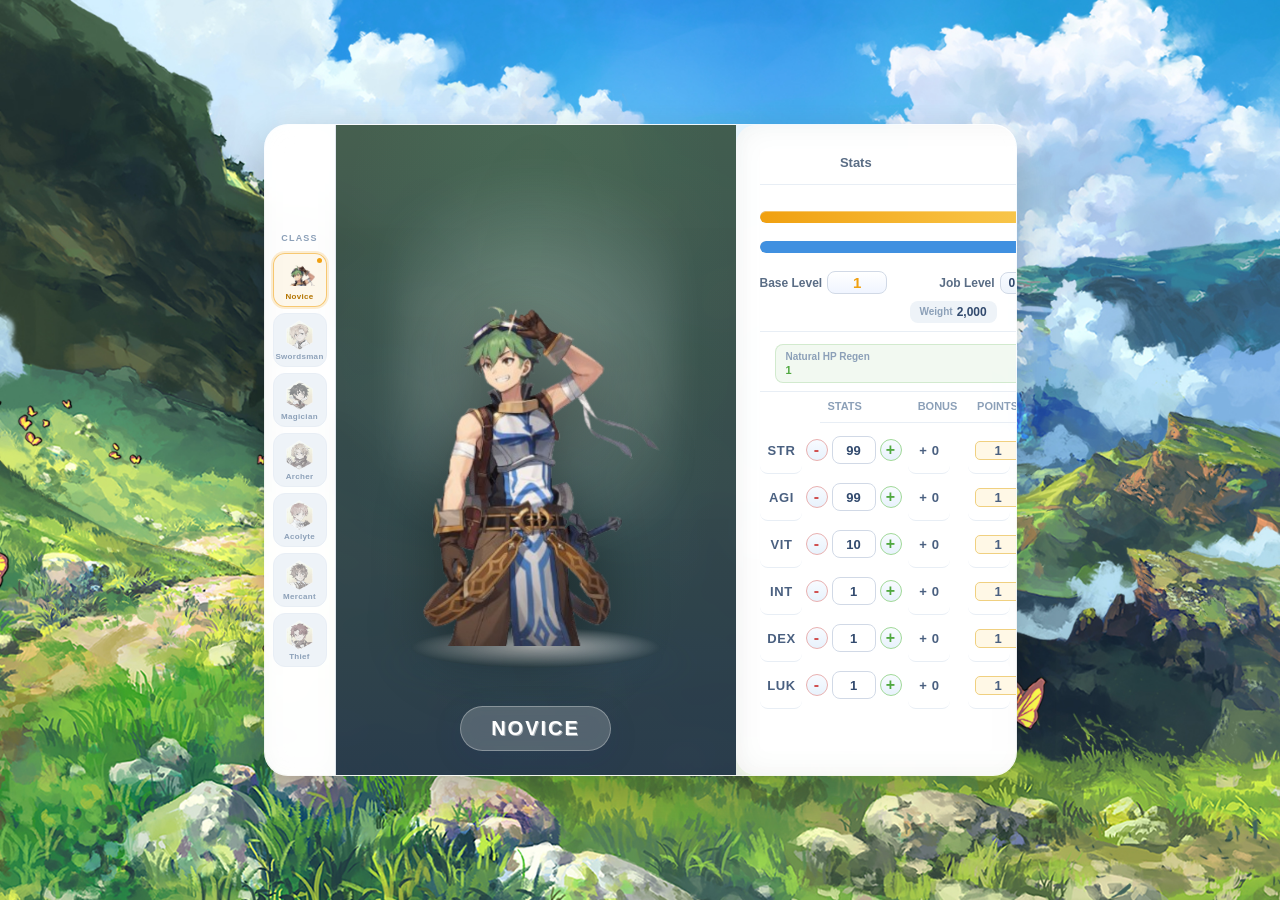
==== commit 2c67c05c: "pop up and skills" ====
--- a/UI/index.html
+++ b/UI/index.html
@@ -11,7 +11,7 @@
 
 </head>
 <body>
-    <div class="main-layout-container">
+    <div class="main-layout-container" id="-conmaintainer">
 
         <!-- ══ JOB CLASS SIDEBAR ══ -->
         <div class="job-sidebar">
@@ -273,6 +273,6 @@
     <script src="../Stats/combat.js"></script>
     <script src="../Stats/stats.js"></script>
     <script src="../Stats/skills.js"></script>
-    <!-- <script src="../Stats/skillModal.js"></script>  -->
+
 </body>
 </html>
--- a/UI/design.css
+++ b/UI/design.css
@@ -38,8 +38,8 @@
    MAIN LAYOUT — character + panel in ONE card
 ══════════════════════════════════════════════════ */
 .main-layout-container {
+    height: 650px;
     display: inline-flex;
-    height: 700px;
     flex-direction: row;
     align-items: stretch;
     background: rgba(255, 255, 255, 0.85);
--- a/UI/tabs.css
+++ b/UI/tabs.css
@@ -424,7 +424,9 @@
 .job-btn[data-color="red"].active .jname {
     color: var(--orange-dark, #c07808);
 }
-
+/* ══════════════════════════════════════════════════
+   SKILLS TAB — layout & containment
+══════════════════════════════════════════════════ */
 #skills-tab.tab-pane {
     display: none;
     flex-direction: column;
@@ -576,7 +578,6 @@
     cursor: pointer;
     white-space: nowrap;
     overflow: hidden;
-    text-decoration: underline;
     text-overflow: ellipsis;
     display: block;
     max-width: 100%;
@@ -735,4 +736,209 @@
     padding: 4px 0;
     font-family: var(--font-main);
     background: rgba(238, 243, 248, 0.6);
+}
+
+/* ══════════════════════════════════════════════════
+   SKILL POPUP — centered overlay
+══════════════════════════════════════════════════ */
+
+/* Backdrop */
+.skill-popup-overlay {
+    position: fixed;
+    inset: 0;
+    z-index: 9998;
+    background: rgba(0, 0, 0, 0);
+    transition: background 0.2s ease;
+    cursor: pointer;
+}
+.skill-popup-overlay.sp-visible  { background: rgba(0, 0, 0, 0.35); }
+.skill-popup-overlay.sp-hiding   { background: rgba(0, 0, 0, 0) !important; }
+
+/* Card */
+.skill-popup {
+    position: fixed;
+    z-index: 9999;
+    width: 280px;
+    max-width: calc(100vw - 32px);
+    max-height: 80vh;               /* never taller than 80% of screen */
+    top: 50%;
+    left: 50%;
+    transform: translate(-50%, -46%) scale(0.96);
+    opacity: 0;
+    display: flex;
+    flex-direction: column;         /* header fixed, body scrolls */
+    background: #ffffff;
+    border: 1.5px solid var(--border-light);
+    border-radius: 14px;
+    box-shadow: 0 12px 40px rgba(0, 0, 0, 0.18);
+    font-family: var(--font-main);
+    transition: opacity 0.2s ease, transform 0.2s ease;
+    overflow: hidden;               /* clip rounded corners */
+}
+.skill-popup.sp-visible {
+    opacity: 1;
+    transform: translate(-50%, -50%) scale(1);
+}
+.skill-popup.sp-hiding {
+    opacity: 0 !important;
+    transform: translate(-50%, -46%) scale(0.96) !important;
+}
+
+/* ── Fixed header (never scrolls) ── */
+.sp-header {
+    display: flex;
+    align-items: center;
+    gap: 10px;
+    padding: 14px 14px 0;
+    flex-shrink: 0;
+}
+
+.sp-icon {
+    width: 40px;
+    height: 40px;
+    border-radius: 8px;
+    border: 1px solid var(--border-light);
+    background: var(--bg-badge);
+    flex-shrink: 0;
+    object-fit: contain;
+}
+.sp-icon-placeholder {
+    width: 40px;
+    height: 40px;
+    border-radius: 8px;
+    border: 1px solid var(--border-light);
+    background: var(--bg-badge);
+    flex-shrink: 0;
+}
+
+.sp-title-block { flex: 1; min-width: 0; }
+
+.sp-name {
+    font-size: 13px;
+    font-weight: 800;
+    color: var(--text-value);
+    line-height: 1.3;
+    white-space: normal;      /* allow long names to wrap */
+    word-break: break-word;
+}
+
+.sp-level {
+    font-size: 10px;
+    font-weight: 600;
+    color: var(--orange-text);
+    margin-top: 2px;
+}
+
+.sp-close {
+    background: none;
+    border: none;
+    font-size: 13px;
+    color: var(--text-light);
+    cursor: pointer;
+    padding: 2px 5px;
+    border-radius: 5px;
+    flex-shrink: 0;
+    align-self: flex-start;
+    line-height: 1;
+    transition: background 0.12s, color 0.12s;
+}
+.sp-close:hover {
+    background: var(--bg-badge);
+    color: var(--text-value);
+}
+
+/* ── Divider ── */
+.sp-divider {
+    height: 1px;
+    background: var(--border-light);
+    margin: 10px 14px 0;
+    flex-shrink: 0;
+}
+
+/* ── Scrollable body ── */
+.sp-body {
+    flex: 1;
+    overflow-y: auto;
+    padding: 10px 14px 14px;
+    display: flex;
+    flex-direction: column;
+    gap: 10px;
+    scrollbar-width: thin;
+    scrollbar-color: var(--border) transparent;
+}
+.sp-body::-webkit-scrollbar       { width: 4px; }
+.sp-body::-webkit-scrollbar-track { background: transparent; }
+.sp-body::-webkit-scrollbar-thumb { background: var(--border); border-radius: 4px; }
+
+/* Description — multiline */
+.sp-desc {
+    font-size: 11.5px;
+    line-height: 1.7;
+    color: var(--text-mid);
+    margin: 0;
+    white-space: normal;
+    word-break: break-word;
+}
+.sp-no-effect {
+    color: var(--text-light);
+    font-style: italic;
+}
+
+/* ── Effect rows — stacked, each full width ── */
+.sp-effects {
+    display: flex;
+    flex-direction: column;
+    gap: 5px;
+}
+
+.sp-effect-row {
+    display: flex;
+    justify-content: space-between;
+    align-items: flex-start;   /* top-align for multiline values */
+    gap: 8px;
+    background: var(--bg-badge);
+    border: 1px solid var(--border-light);
+    border-radius: 7px;
+    padding: 5px 10px;
+    font-size: 11px;
+}
+
+.sp-effect-label {
+    color: var(--text-light);
+    font-weight: 600;
+    flex-shrink: 0;
+    padding-top: 1px;
+    white-space: nowrap;
+}
+
+.sp-effect-value {
+    font-weight: 800;
+    color: var(--text-value);
+    text-align: right;
+    word-break: break-word;
+    display: flex;
+    flex-wrap: wrap;
+    justify-content: flex-end;
+    align-items: center;
+    gap: 3px;
+}
+
+/* Next-level indicator */
+.sp-next {
+    font-size: 10px;
+    font-weight: 700;
+    color: var(--green-text);
+    white-space: nowrap;
+}
+
+/* Locked (not yet reached) effect row */
+.sp-effect-row-locked {
+    opacity: 0.35;
+    filter: grayscale(0.4);
+}
+
+.sp-effect-row-locked .sp-effect-label,
+.sp-effect-row-locked .sp-effect-value {
+    color: var(--text-light);
+    font-weight: 600;
 }
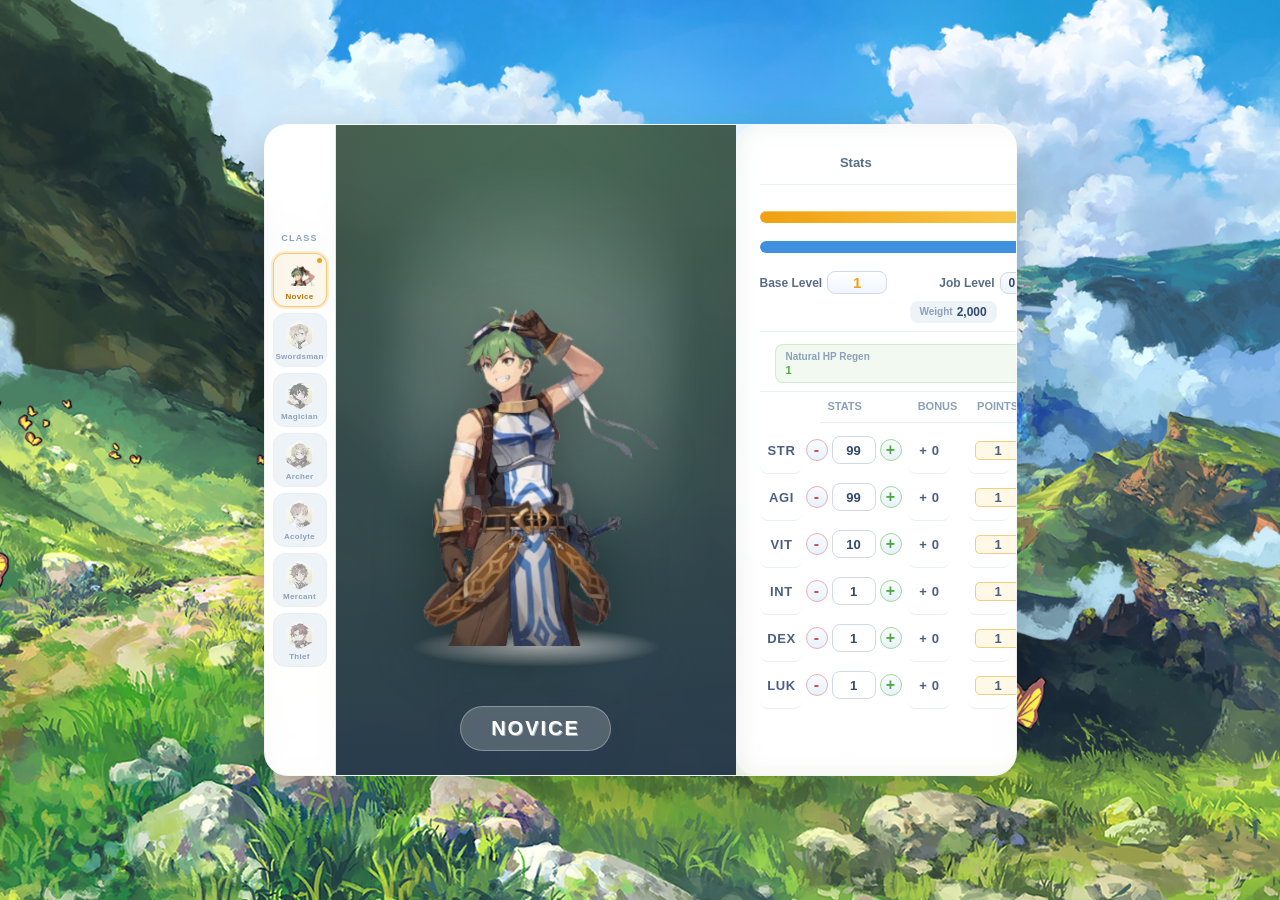
==== commit 0906df4f: "plae" ====
--- a/UI/index.html
+++ b/UI/index.html
@@ -258,9 +258,8 @@
                             </table>
                         </div>
                     </div>
-
-                </div>
-            </div><!-- end #skills-tab -->
+                </div>
+            </div> 
 
         </div><!-- end .unified-status-panel -->
     </div><!-- end .main-layout-container -->
@@ -275,4 +274,4 @@
     <script src="../Stats/skills.js"></script>
 
 </body>
-</html>+</html> 
--- a/UI/tabs.css
+++ b/UI/tabs.css
@@ -576,13 +576,15 @@
     font-weight: 600;
     font-size: 11px;
     cursor: pointer;
-    white-space: nowrap;
+    display: -webkit-box;
+    -webkit-line-clamp: 2; 
+    -webkit-box-orient: vertical;  
     overflow: hidden;
-    text-overflow: ellipsis;
-    display: block;
+    white-space: normal;
+    word-break: break-word; 
+    
     max-width: 100%;
 }
-
 /* ── Level cell: [−] 0/10 [+] ── */
 .skill-lvl-cell {
     display: flex;
@@ -941,4 +943,78 @@
 .sp-effect-row-locked .sp-effect-value {
     color: var(--text-light);
     font-weight: 600;
+}
+
+/* ══════════════════════════════════════════════════
+   SKILL UNLOCK BUTTON  (locked table, 3rd column)
+══════════════════════════════════════════════════ */
+
+/* Wrapper that holds the max-level badge + unlock button side by side */
+.skill-unlock-cell {
+    display: flex;
+    align-items: center;
+    gap: 5px;
+    white-space: nowrap;
+}
+
+/* The button itself */
+.skill-unlock-btn {
+    display: inline-flex;
+    align-items: center;
+    gap: 3px;
+    padding: 2px 7px;
+    border-radius: 5px;
+    border: 1px solid rgba(74, 158, 232, 0.35);
+    background: rgba(74, 158, 232, 0.08);
+    color: #2a6aaa;
+    font-size: 9px;
+    font-weight: 700;
+    font-family: var(--font-main);
+    cursor: pointer;
+    letter-spacing: 0.03em;
+    white-space: nowrap;
+    transition: background 0.12s, border-color 0.12s, transform 0.08s, color 0.12s;
+}
+.skill-unlock-btn svg {
+    width: 10px;
+    height: 10px;
+    flex-shrink: 0;
+}
+.skill-unlock-btn:hover {
+    background: rgba(74, 158, 232, 0.18);
+    border-color: rgba(74, 158, 232, 0.60);
+    color: #1a4a8a;
+    transform: scale(1.05);
+}
+.skill-unlock-btn:active {
+    transform: scale(0.95);
+}
+.skill-unlock-btn[disabled] {
+    opacity: 0.30;
+    cursor: not-allowed;
+    pointer-events: none;
+    filter: grayscale(0.5);
+}
+
+/* ══════════════════════════════════════════════════
+   SKILL ICON IMAGE  (renders inside the icon cell)
+══════════════════════════════════════════════════ */
+
+/* The <td> that holds the icon — centres content */
+.skill-icon-cell {
+    text-align: center;
+    width: 34px;
+    vertical-align: middle;
+}
+
+/* The actual <img> tag — same dimensions as the placeholder div */
+.skill-icon-img {
+    width: 26px;
+    height: 26px;
+    border-radius: 6px;
+    border: 1px solid var(--border-light);
+    object-fit: contain;
+    display: block;
+    margin: 0 auto;
+    background: var(--bg-badge);
 }
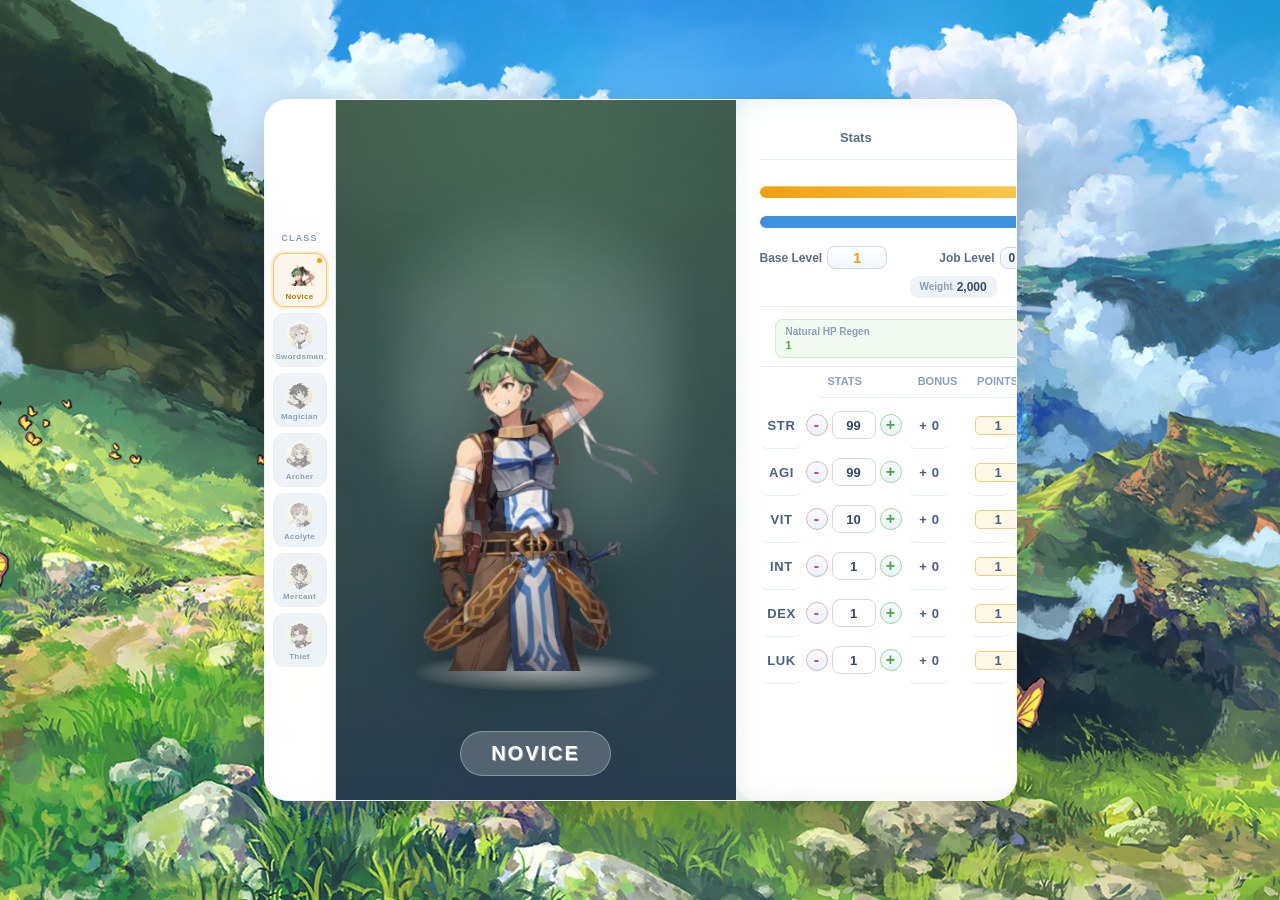
==== commit 35969ae2: "Merge branch 'dev2' into Dev" ====
--- a/UI/index.html
+++ b/UI/index.html
@@ -272,6 +272,6 @@
     <script src="../Stats/combat.js"></script>
     <script src="../Stats/stats.js"></script>
     <script src="../Stats/skills.js"></script>
-
+    <!-- <script src="../Stats/skillModal.js"></script>  -->
 </body>
 </html> 
--- a/UI/design.css
+++ b/UI/design.css
@@ -40,6 +40,7 @@
 .main-layout-container {
     height: 650px;
     display: inline-flex;
+    height: 700px;
     flex-direction: row;
     align-items: stretch;
     background: rgba(255, 255, 255, 0.85);
--- a/UI/tabs.css
+++ b/UI/tabs.css
@@ -424,9 +424,7 @@
 .job-btn[data-color="red"].active .jname {
     color: var(--orange-dark, #c07808);
 }
-/* ══════════════════════════════════════════════════
-   SKILLS TAB — layout & containment
-══════════════════════════════════════════════════ */
+
 #skills-tab.tab-pane {
     display: none;
     flex-direction: column;
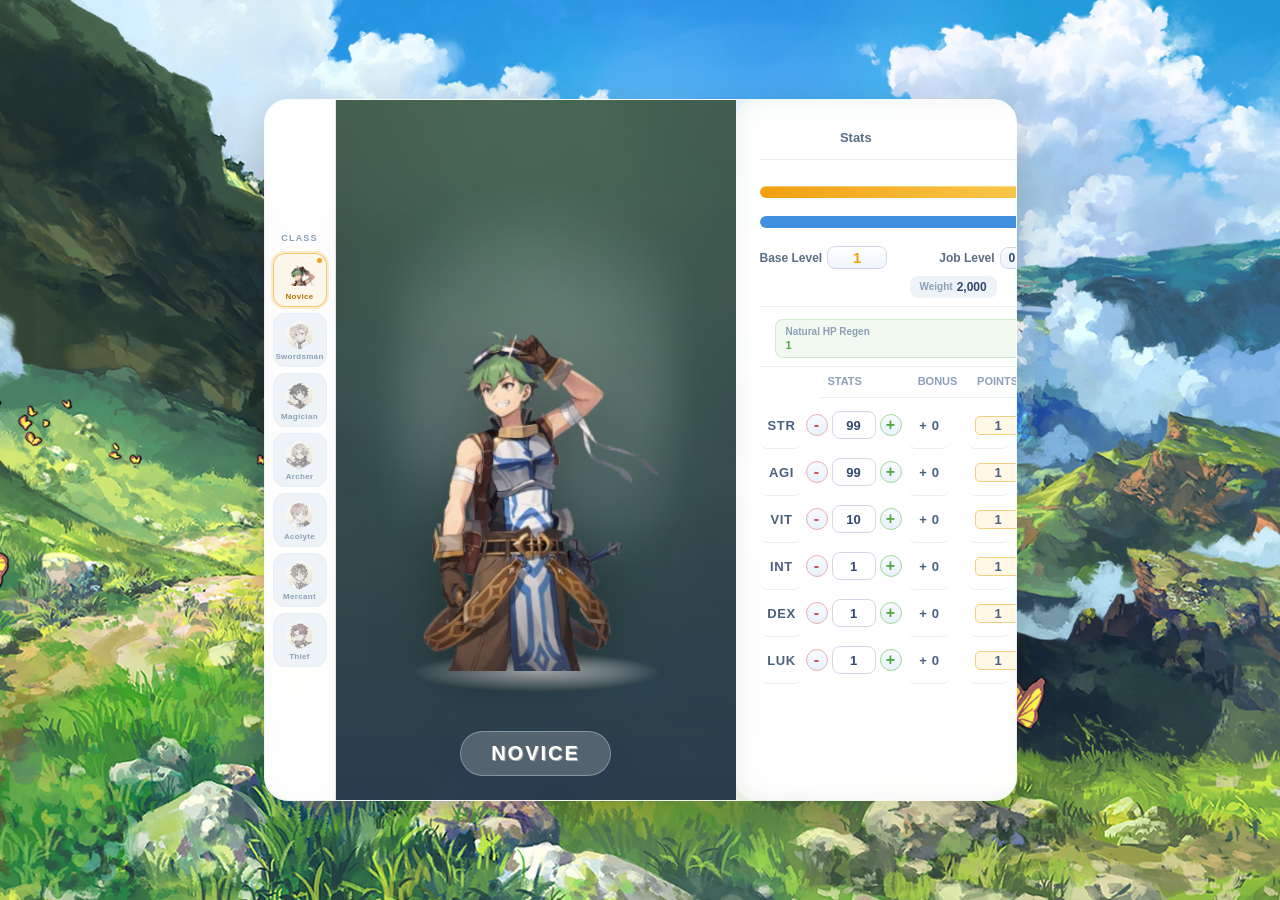
==== commit 5ee02b2c: "errors on some parts" ====
--- a/UI/index.html
+++ b/UI/index.html
@@ -272,6 +272,5 @@
     <script src="../Stats/combat.js"></script>
     <script src="../Stats/stats.js"></script>
     <script src="../Stats/skills.js"></script>
-    <!-- <script src="../Stats/skillModal.js"></script>  -->
 </body>
 </html> 
--- a/UI/tabs.css
+++ b/UI/tabs.css
@@ -591,7 +591,11 @@
     gap: 4px;
     white-space: nowrap;
 }
-
+.skill-locked-lvl-cell {
+    display: flex;
+    align-items: center;
+    gap: 5px;
+}
 .skill-level-badge {
     font-size: 10px;
     font-weight: 700;
@@ -1015,4 +1019,29 @@
     display: block;
     margin: 0 auto;
     background: var(--bg-badge);
+}
+/* Unlock button on locked skills */
+.skill-unlock-btn {
+    background: none;
+    border: 1px solid transparent;
+    border-radius: 4px;
+    cursor: pointer;
+    font-size: 16px;
+    padding: 2px 5px;
+    transition: transform 0.15s, border-color 0.15s;
+}
+
+.skill-unlock-btn.unlock-ready {
+    border-color: #a8c060;
+    background: rgba(168, 192, 96, 0.15);
+    cursor: pointer;
+}
+.skill-unlock-btn.unlock-ready:hover {
+    transform: scale(1.2);
+    background: rgba(168, 192, 96, 0.3);
+}
+
+.skill-unlock-btn.unlock-blocked {
+    opacity: 0.35;
+    cursor: not-allowed;
 }
